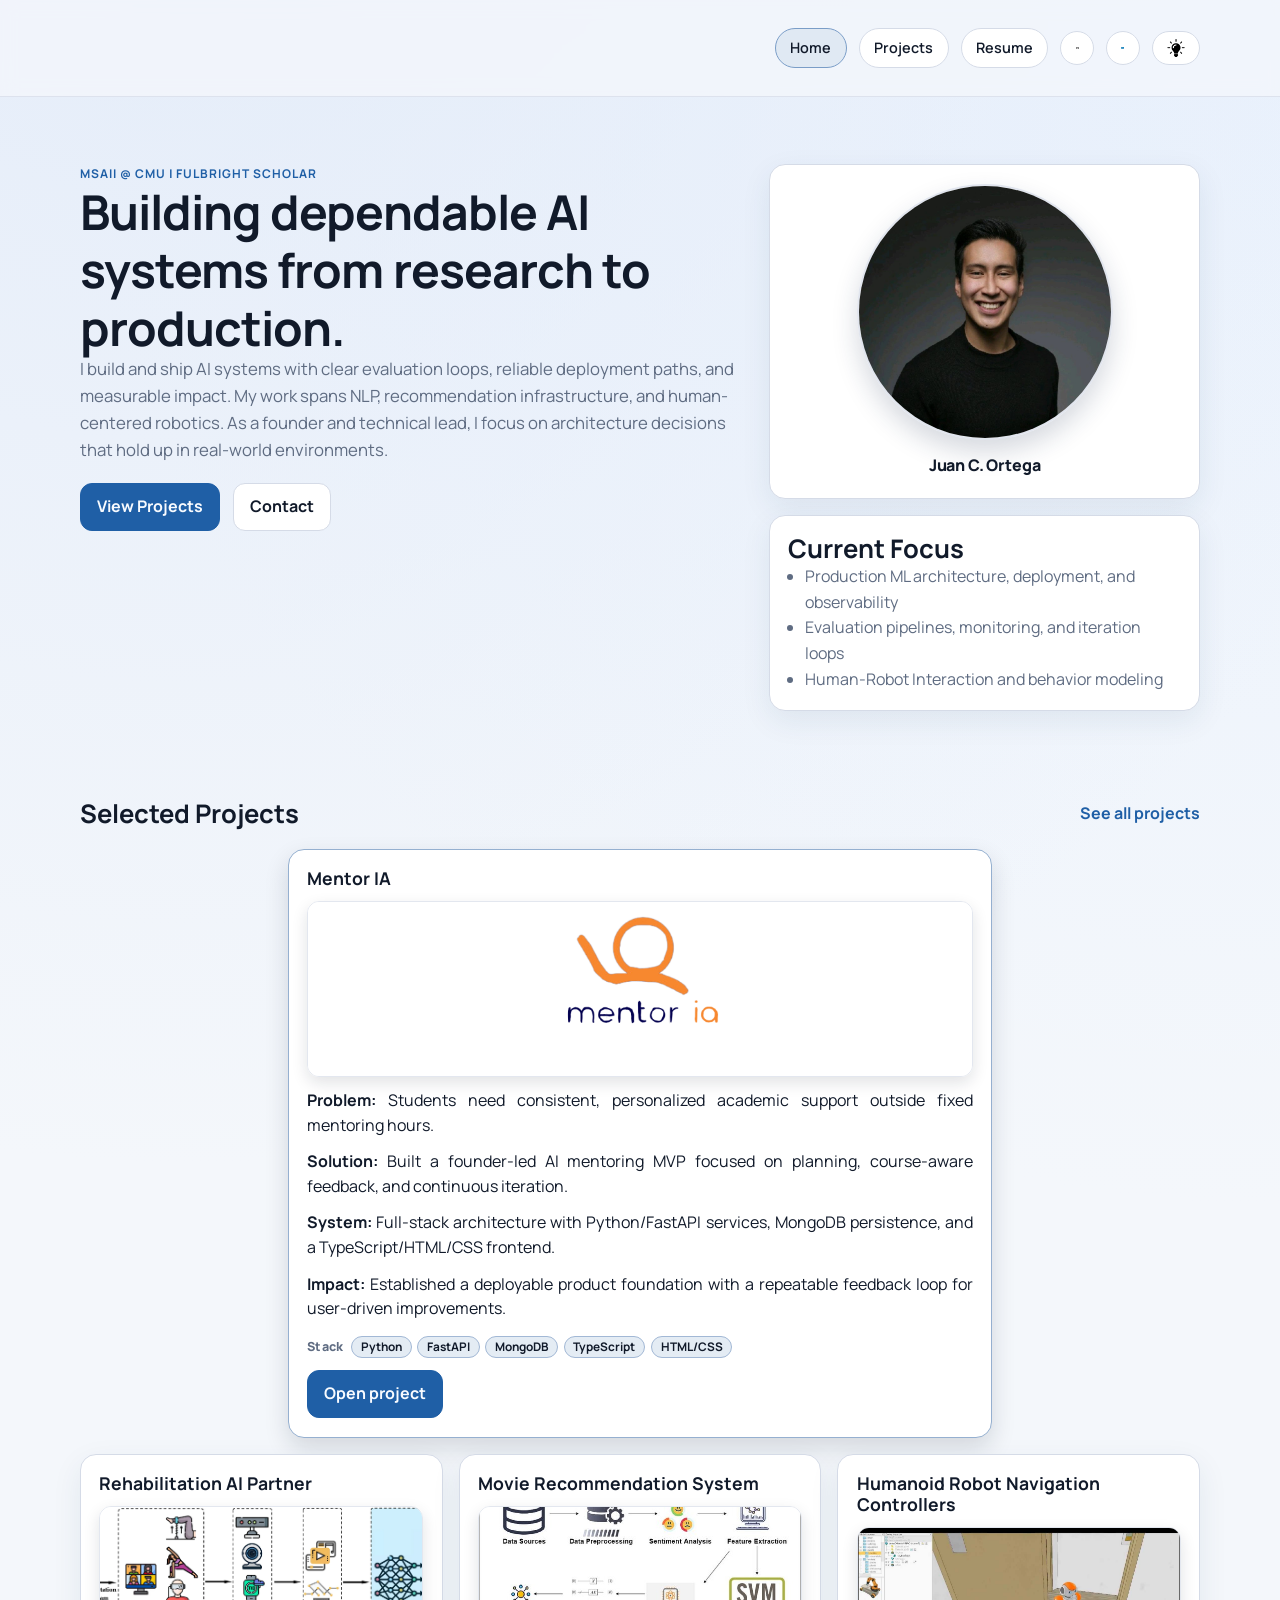
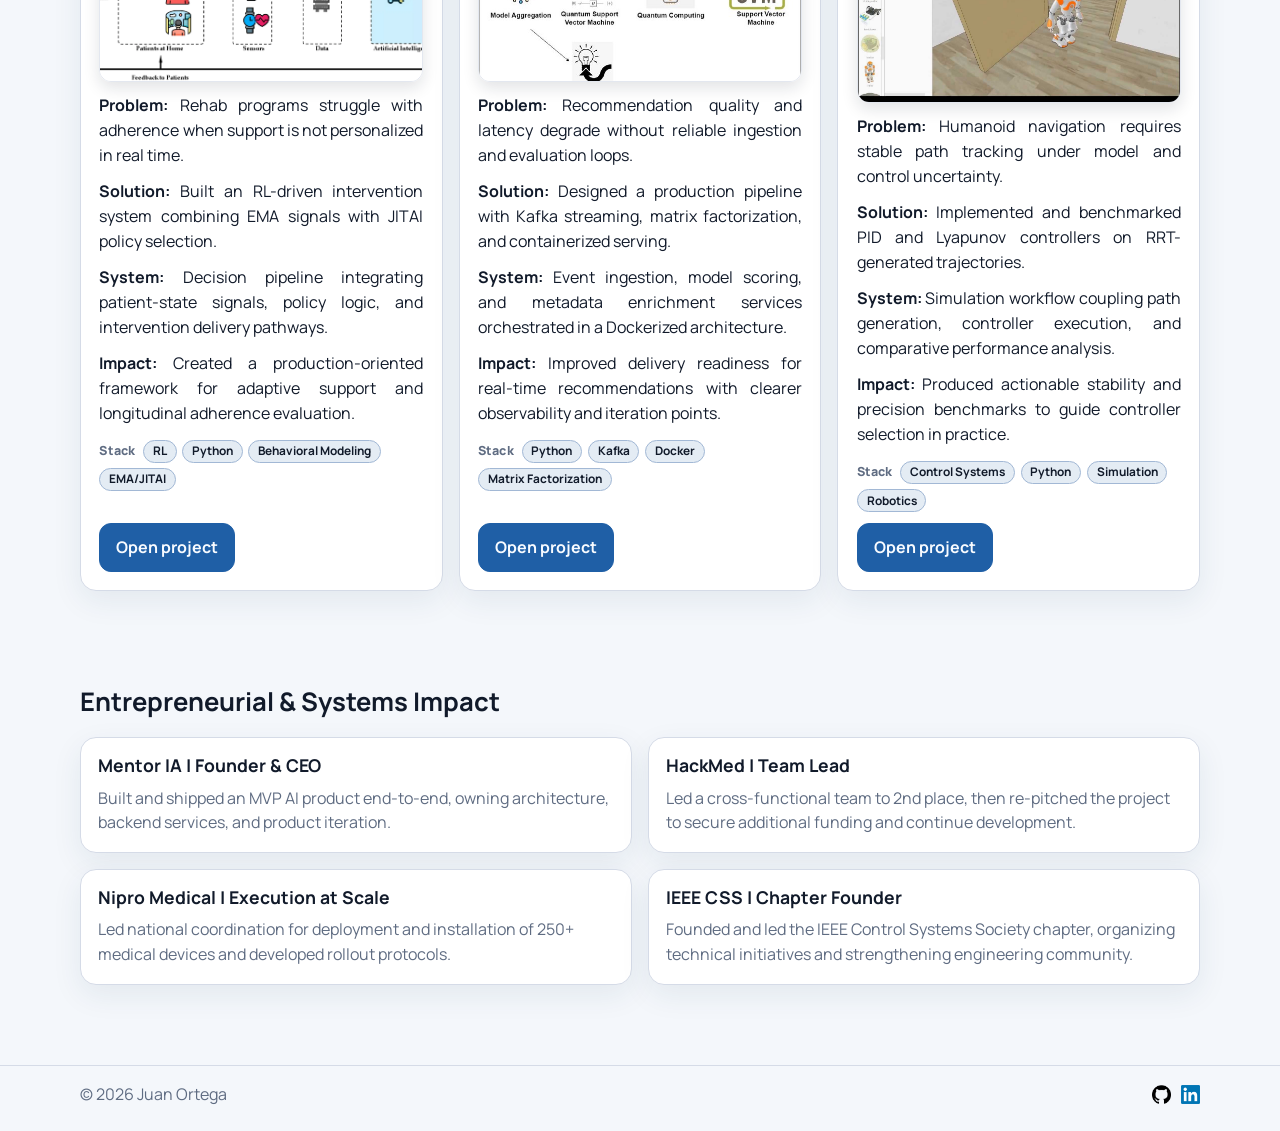
==== index.html @ f31879b3 "V2.51 fix bugs on web" ====
<!doctype html>
<html lang="en">
<head>
  <meta charset="utf-8" />
  <meta name="viewport" content="width=device-width, initial-scale=1" />
  <title>Juan Ortega | AI Engineer</title>
  <meta name="description" content="Portfolio of Juan Ortega, AI Engineer focused on ML systems, NLP, and robotics." />
  <link rel="stylesheet" href="assets/styles/base.css" />
  <link rel="stylesheet" href="assets/styles/components.css" />
  <link rel="stylesheet" href="assets/styles/pages.css" />
</head>
<body>
  <header class="site-header">
    <div class="container nav-row">
      <a class="brand" href="index.html" aria-label="Home">
        <span class="brand-home-logo" aria-hidden="true"></span>
      </a>
      <nav class="site-nav" aria-label="Main Navigation">
        <a href="index.html" aria-current="page">Home</a>
        <a href="projects.html">Projects</a>
        <a href="Resume.pdf" target="_blank" rel="noreferrer">Resume</a>
        <a class="icon-link" href="https://github.com/jcortega-projects" target="_blank" rel="noreferrer" aria-label="GitHub">
          <img class="github-icon" src="github_logo_dark.png" data-light-icon="github_logo_dark.png" data-dark-icon="github_logo_white.png" alt="GitHub" />
        </a>
        <a class="icon-link" href="https://linkedin.com/in/juan-ortega-quezada" target="_blank" rel="noreferrer" aria-label="LinkedIn">
          <img src="linkedIn_logo.png" alt="LinkedIn" />
        </a>
        <button id="theme-toggle" class="theme-toggle" type="button" aria-label="Toggle theme">
          <img src="night-mode.png" data-dark-icon="night-mode.png" data-light-icon="day-mode.png" alt="Dark mode" />
        </button>
      </nav>
    </div>
  </header>

  <main>
    <section class="hero container">
      <div>
        <p class="eyebrow">MSAII @ CMU | Fulbright Scholar</p>
        <h1>Building dependable AI systems from research to production.</h1>
        <p class="lead">
          I build and ship AI systems with clear evaluation loops, reliable deployment paths, and measurable impact.
          My work spans NLP, recommendation infrastructure, and human-centered robotics.
          As a founder and technical lead, I focus on architecture decisions that hold up in real-world environments.
        </p>
        <div class="button-row">
          <a class="button button-primary" href="projects.html">View Projects</a>
          <a class="button" href="mailto:jcortega@andrew.cmu.edu">Contact</a>
        </div>
      </div>
      <aside class="hero-side">
        <figure class="profile-card">
          <img
            class="profile-photo"
            src="assets/images/profile/profile.jpeg"
            alt="Portrait of Juan C. Ortega"
          />
          <figcaption class="profile-name">Juan C. Ortega</figcaption>
        </figure>
        <section class="panel">
          <h2>Current Focus</h2>
          <ul class="compact-list">
            <li>Production ML architecture, deployment, and observability</li>
            <li>Evaluation pipelines, monitoring, and iteration loops</li>
            <li>Human-Robot Interaction and behavior modeling</li>
          </ul>
        </section>
      </aside>
    </section>

    <section class="container section-block">
      <div class="section-title-row">
        <h2>Selected Projects</h2>
        <a class="text-link" href="projects.html">See all projects</a>
      </div>
      <div class="card-grid project-grid">
        <article class="card project-card project-card-featured">
          <h3>Mentor IA</h3>
          <img class="project-card__image" src="assets/images/projects/mentor-ia/project_overview.png" alt="Mentor IA overview" />
          <p class="project-copy"><strong>Problem:</strong> Students need consistent, personalized academic support outside fixed mentoring hours.</p>
          <p class="project-copy"><strong>Solution:</strong> Built a founder-led AI mentoring MVP focused on planning, course-aware feedback, and continuous iteration.</p>
          <p class="project-copy"><strong>System:</strong> Full-stack architecture with Python/FastAPI services, MongoDB persistence, and a TypeScript/HTML/CSS frontend.</p>
          <p class="project-copy"><strong>Impact:</strong> Established a deployable product foundation with a repeatable feedback loop for user-driven improvements.</p>
          <div class="stack-tags">
            <span class="stack-label">Stack</span>
            <span class="stack-pill">Python</span>
            <span class="stack-pill">FastAPI</span>
            <span class="stack-pill">MongoDB</span>
            <span class="stack-pill">TypeScript</span>
            <span class="stack-pill">HTML/CSS</span>
          </div>
          <a class="button button-primary" href="projects/mentor-ia/index.html">Open project</a>
        </article>
        <article class="card project-card">
          <h3>Rehabilitation AI Partner</h3>
          <img class="project-card__image" src="assets/images/projects/rehab-ai-partner/project_overview.png" alt="Rehabilitation AI Partner overview" />
          <p class="project-copy"><strong>Problem:</strong> Rehab programs struggle with adherence when support is not personalized in real time.</p>
          <p class="project-copy"><strong>Solution:</strong> Built an RL-driven intervention system combining EMA signals with JITAI policy selection.</p>
          <p class="project-copy"><strong>System:</strong> Decision pipeline integrating patient-state signals, policy logic, and intervention delivery pathways.</p>
          <p class="project-copy"><strong>Impact:</strong> Created a production-oriented framework for adaptive support and longitudinal adherence evaluation.</p>
          <div class="stack-tags">
            <span class="stack-label">Stack</span>
            <span class="stack-pill">RL</span>
            <span class="stack-pill">Python</span>
            <span class="stack-pill">Behavioral Modeling</span>
            <span class="stack-pill">EMA/JITAI</span>
          </div>
          <a class="button button-primary" href="projects/rehabilitation-ai-partner/index.html">Open project</a>
        </article>
        <article class="card project-card">
          <h3>Movie Recommendation System</h3>
          <img class="project-card__image" src="assets/images/projects/movie-recsys/project_overview.png" alt="Movie Recommendation System overview" />
          <p class="project-copy"><strong>Problem:</strong> Recommendation quality and latency degrade without reliable ingestion and evaluation loops.</p>
          <p class="project-copy"><strong>Solution:</strong> Designed a production pipeline with Kafka streaming, matrix factorization, and containerized serving.</p>
          <p class="project-copy"><strong>System:</strong> Event ingestion, model scoring, and metadata enrichment services orchestrated in a Dockerized architecture.</p>
          <p class="project-copy"><strong>Impact:</strong> Improved delivery readiness for real-time recommendations with clearer observability and iteration points.</p>
          <div class="stack-tags">
            <span class="stack-label">Stack</span>
            <span class="stack-pill">Python</span>
            <span class="stack-pill">Kafka</span>
            <span class="stack-pill">Docker</span>
            <span class="stack-pill">Matrix Factorization</span>
          </div>
          <a class="button button-primary" href="projects/movie-recommendation-system/index.html">Open project</a>
        </article>
        <article class="card project-card">
          <h3>Humanoid Robot Navigation Controllers</h3>
          <img class="project-card__image" src="assets/images/projects/humanoid-navigation/project_overview.png" alt="Humanoid Robot Navigation Controllers overview" />
          <p class="project-copy"><strong>Problem:</strong> Humanoid navigation requires stable path tracking under model and control uncertainty.</p>
          <p class="project-copy"><strong>Solution:</strong> Implemented and benchmarked PID and Lyapunov controllers on RRT-generated trajectories.</p>
          <p class="project-copy"><strong>System:</strong> Simulation workflow coupling path generation, controller execution, and comparative performance analysis.</p>
          <p class="project-copy"><strong>Impact:</strong> Produced actionable stability and precision benchmarks to guide controller selection in practice.</p>
          <div class="stack-tags">
            <span class="stack-label">Stack</span>
            <span class="stack-pill">Control Systems</span>
            <span class="stack-pill">Python</span>
            <span class="stack-pill">Simulation</span>
            <span class="stack-pill">Robotics</span>
          </div>
          <a class="button button-primary" href="projects/humanoid-robot-navigation-controllers/index.html">Open project</a>
        </article>
      </div>
    </section>

    <section class="container section-block">
      <div class="section-title-row">
        <h2>Entrepreneurial & Systems Impact</h2>
      </div>
      <div class="impact-grid">
        <article class="card impact-card">
          <h3>Mentor IA | Founder & CEO</h3>
          <p>Built and shipped an MVP AI product end-to-end, owning architecture, backend services, and product iteration.</p>
    
        </article>
        <article class="card impact-card">
          <h3>HackMed | Team Lead</h3>
          <p>Led a cross-functional team to 2nd place, then re-pitched the project to secure additional funding and continue development.</p>
        </article>
        <article class="card impact-card">
          <h3>Nipro Medical | Execution at Scale</h3>
          <p>Led national coordination for deployment and installation of 250+ medical devices and developed rollout protocols.</p>
        </article>
        <article class="card impact-card">
          <h3>IEEE CSS | Chapter Founder</h3>
          <p>Founded and led the IEEE Control Systems Society chapter, organizing technical initiatives and strengthening engineering community.</p>
        </article>
      </div>
    </section>
  </main>

  <footer class="site-footer">
    <div class="container footer-row">
      <span>© <span id="year"></span> Juan Ortega</span>
      <div class="footer-social">
      <a class="footer-github" href="https://github.com/jcortega-projects" target="_blank" rel="noreferrer" aria-label="GitHub">
        <img class="github-icon" src="github_logo_dark.png" data-light-icon="github_logo_dark.png" data-dark-icon="github_logo_white.png" alt="GitHub" />
      </a>
      <a class="footer-linkedin" href="https://linkedin.com/in/juan-ortega-quezada" target="_blank" rel="noreferrer" aria-label="LinkedIn">
        <img src="linkedIn_logo.png" alt="LinkedIn" />
      </a>
    </div>
    </div>
  </footer>

  <script src="assets/scripts/theme.js"></script>
</body>
</html>
---- assets/styles/base.css ----
@import url("https://fonts.googleapis.com/css2?family=Manrope:wght@400;500;600;700;800&family=IBM+Plex+Mono:wght@400;500&display=swap");

:root {
  --bg: #f4f7fb;
  --bg-accent: radial-gradient(circle at 15% -10%, #e2ebf9 0%, transparent 45%),
    radial-gradient(circle at 100% 0%, #eaf2fd 0%, transparent 40%);
  --surface: #ffffff;
  --surface-muted: #f1f4f9;
  --text: #111a2a;
  --muted: #5f6c82;
  --border: #d5dbe7;
  --accent: #1f5fa6;
  --accent-strong: #114782;
  --success: #1f7a5b;
  --shadow: 0 10px 30px rgba(31, 58, 94, 0.08);
}

[data-theme="dark"] {
  --bg: #0b1220;
  --bg-accent: radial-gradient(circle at 15% -10%, #19243a 0%, transparent 45%),
    radial-gradient(circle at 100% 0%, #15253f 0%, transparent 40%);
  --surface: #111b2e;
  --surface-muted: #17243d;
  --text: #e8edf7;
  --muted: #afbdd4;
  --border: #2a3b5a;
  --accent: #74a8e8;
  --accent-strong: #9dc3f0;
  --success: #58b18f;
  --shadow: 0 14px 35px rgba(0, 0, 0, 0.3);
}

* {
  box-sizing: border-box;
}

html,
body {
  margin: 0;
  padding: 0;
}

body {
  font-family: "Manrope", -apple-system, BlinkMacSystemFont, "Segoe UI", sans-serif;
  color: var(--text);
  background: var(--bg-accent), var(--bg);
  line-height: 1.6;
}

h1,
h2,
h3 {
  line-height: 1.2;
  margin: 0;
}

h1 {
  font-size: clamp(2rem, 4vw, 3rem);
  letter-spacing: -0.02em;
}

h2 {
  font-size: clamp(1.2rem, 2.5vw, 1.6rem);
}

h3 {
  font-size: 1.1rem;
}

p {
  margin: 0;
}

img {
  max-width: 100%;
  height: auto;
  display: block;
}

a {
  color: var(--accent);
  text-decoration: none;
}

a:hover {
  color: var(--accent-strong);
}

.container {
  width: min(1120px, 92vw);
  margin: 0 auto;
}

.section-block {
  padding: 3rem 0;
}

.lead {
  max-width: 70ch;
  color: var(--muted);
  font-size: 1.05rem;
}

.spaced {
  margin-top: 1.2rem;
}
---- assets/styles/components.css ----
.site-header {
  position: sticky;
  top: 0;
  z-index: 20;
  background: color-mix(in srgb, var(--bg) 78%, transparent);
  backdrop-filter: blur(8px);
  border-bottom: 1px solid color-mix(in srgb, var(--border) 70%, transparent);
}

.nav-row {
  display: flex;
  align-items: center;
  justify-content: space-between;
  gap: 1rem;
  padding: 1rem 0;
}

.brand {
  display: inline-flex;
  align-items: center;
  gap: 0;
  font-weight: 800;
  color: var(--text);
  letter-spacing: -0.01em;
}

.brand-logo {
  position: absolute;
  inset: 0;
  width: 100%;
  height: 100%;
  object-fit: contain;
}

.brand-home-logo {
  width: clamp(10rem, 20vw, 13rem);
  height: clamp(4rem, 10vw, 4rem);
  position: relative;
  display: inline-block;
}

.logo-dark {
  display: none;
}

[data-theme="dark"] .logo-light {
  display: none;
}

[data-theme="dark"] .logo-dark {
  display: block;
}

.site-nav {
  display: flex;
  align-items: center;
  gap: 0.75rem;
  flex-wrap: wrap;
}

.site-nav a,
.theme-toggle {
  border: 1px solid var(--border);
  background: var(--surface);
  color: var(--text);
  border-radius: 999px;
  padding: 0.48rem 0.9rem;
  font-size: 0.9rem;
  font-weight: 600;
}

.site-nav a[aria-current="page"] {
  background: color-mix(in srgb, var(--accent) 14%, var(--surface));
  border-color: color-mix(in srgb, var(--accent) 50%, var(--border));
}

.icon-link {
  display: inline-flex;
  align-items: center;
  justify-content: center;
  width: 2.1rem;
  height: 2.1rem;
  padding: 0;
}

.icon-link img {
  width: 1.1rem;
  height: 1.1rem;
  object-fit: contain;
}

.theme-toggle img {
  width: 1.1rem;
  height: 1.1rem;
  object-fit: contain;
  display: block;
}


.theme-toggle {
  cursor: pointer;
  transition: transform 120ms ease;
}

.theme-toggle:hover,
.button:hover,
.card:hover {
  transform: translateY(-2px);
}

.hero {
  padding: 4.2rem 0 2.5rem;
  display: grid;
  grid-template-columns: 1.4fr 0.9fr;
  gap: 1.2rem;
}

.hero-side {
  display: grid;
  gap: 1rem;
  align-content: start;
}

.profile-card {
  display: flex;
  flex-direction: column;
  align-items: center;
  justify-content: center;
  margin: 0;
  padding: 1.2rem;
  border: 1px solid var(--border);
  background: var(--surface);
  border-radius: 1rem;
  box-shadow: var(--shadow);
}

.profile-photo {
  width: min(16rem, 58vw);
  aspect-ratio: 1 / 1;
  border-radius: 999px;
  object-fit: cover;
  object-position: center;
  border: 2px solid color-mix(in srgb, var(--border) 70%, transparent);
  box-shadow: 0 12px 26px rgba(25, 45, 75, 0.18);
}

.profile-name {
  margin-top: 0.8rem;
  font-weight: 800;
  letter-spacing: -0.01em;
}

.eyebrow {
  text-transform: uppercase;
  letter-spacing: 0.08em;
  font-size: 0.75rem;
  font-weight: 700;
  color: var(--accent);
}

.button-row {
  display: flex;
  gap: 0.8rem;
  margin-top: 1.2rem;
  flex-wrap: wrap;
}

.button {
  padding: 0.65rem 1rem;
  border: 1px solid var(--border);
  border-radius: 0.75rem;
  background: var(--surface);
  color: var(--text);
  font-weight: 700;
  transition: transform 120ms ease, background-color 120ms ease;
}

.button-primary {
  background: var(--accent);
  border-color: var(--accent);
  color: #f8fbff;
}

.button-primary:hover {
  background: var(--accent-strong);
  color: #f8fbff;
}

.panel,
.card,
.code-panel {
  border: 1px solid var(--border);
  background: var(--surface);
  border-radius: 1rem;
  padding: 1.1rem;
  box-shadow: var(--shadow);
}

.section-title-row {
  display: flex;
  align-items: center;
  justify-content: space-between;
  gap: 1rem;
  margin-bottom: 1.2rem;
}

.card-grid {
  display: grid;
  grid-template-columns: repeat(3, minmax(0, 1fr));
  gap: 1rem;
}

.card {
  display: grid;
  gap: 0.7rem;
  transition: transform 120ms ease;
}

.project-grid {
  grid-template-columns: repeat(3, minmax(0, 1fr));
  align-items: stretch;
}

.project-card-featured {
  grid-column: 1 / -1;
  width: min(44rem, 100%);
  justify-self: center;
  border-color: color-mix(in srgb, var(--accent) 35%, var(--border));
  box-shadow: 0 10px 24px color-mix(in srgb, var(--text) 14%, transparent);
}

.project-card {
  display: flex;
  flex-direction: column;
  gap: 0.72rem;
  height: 100%;
  padding: 1.15rem;
}

.project-card__image,
.project-thumb {
  width: 100%;
  height: clamp(8.75rem, 18vw, 11rem);
  object-fit: cover;
  border-radius: 0.75rem;
  border: 1px solid color-mix(in srgb, var(--border) 65%, transparent);
  box-shadow: 0 6px 16px color-mix(in srgb, var(--text) 12%, transparent);
}

.project-copy {
  text-align: justify;
  text-justify: inter-word;
  line-height: 1.55;
  margin: 0;
}

.project-card .button {
  margin-top: auto;
  align-self: flex-start;
  min-width: 8rem;
}

.project-card .button-row {
  margin-top: auto;
}

.project-list-grid {
  grid-template-columns: repeat(auto-fit, minmax(250px, 1fr));
  align-items: stretch;
}

.project-hero {
  margin: 1rem 0 1.2rem;
  border: 1px solid color-mix(in srgb, var(--border) 72%, transparent);
  background: var(--surface);
  border-radius: 0.9rem;
  padding: 0.45rem;
  box-shadow: 0 8px 20px color-mix(in srgb, var(--text) 10%, transparent);
}

.project-hero img {
  width: 100%;
  max-width: 100%;
  height: auto;
  max-height: 480px;
  object-fit: contain;
  margin: 0 auto;
  border-radius: 0.65rem;
}

.impact-grid {
  display: grid;
  grid-template-columns: repeat(2, minmax(0, 1fr));
  gap: 1rem;
}

.impact-card {
  display: grid;
  gap: 0.6rem;
  padding: 1.05rem;
}

.impact-card p {
  color: var(--muted);
  line-height: 1.55;
}

.compact-list {
  margin: 0;
  padding-left: 1.1rem;
  color: var(--muted);
}

.text-link {
  color: var(--accent);
  font-weight: 700;
}

.stack-tags {
  display: flex;
  flex-wrap: wrap;
  align-items: center;
  gap: 0.35rem;
  margin-top: 0.2rem;
}

.stack-label {
  color: var(--muted);
  font-size: 0.78rem;
  font-weight: 800;
  letter-spacing: 0.01em;
  margin-right: 0.15rem;
}

.stack-pill {
  display: inline-flex;
  align-items: center;
  padding: 0.2rem 0.55rem;
  border-radius: 999px;
  border: 1px solid color-mix(in srgb, var(--accent) 28%, var(--border));
  background: color-mix(in srgb, var(--accent) 12%, var(--surface));
  color: var(--text);
  font-size: 0.74rem;
  font-weight: 700;
  line-height: 1.2;
}

.site-footer {
  border-top: 1px solid var(--border);
  margin-top: 2rem;
}

.footer-row {
  padding: 1rem 0 1.5rem;
  color: var(--muted);
  display: flex;
  justify-content: space-between;
  gap: 1rem;
  flex-wrap: wrap;
}

.footer-social {
  display: inline-flex;
  align-items: center;
  gap: 0.6rem;
}

.footer-social a {
  display: inline-flex;
  align-items: center;
  justify-content: center;
  width: 1.2rem;
  height: 1.2rem;
}

.footer-social img {
  width: 100%;
  height: 100%;
  object-fit: contain;
}

@media (max-width: 900px) {
  .hero {
    grid-template-columns: 1fr;
    padding-top: 3rem;
  }

  .hero-side {
    justify-items: start;
  }

  .profile-card {
    width: 100%;
    justify-content: flex-start;
  }

  .card-grid {
    grid-template-columns: 1fr 1fr;
  }

  .impact-grid {
    grid-template-columns: 1fr;
  }

  .project-list-grid {
    grid-template-columns: 1fr 1fr;
  }
}

@media (max-width: 640px) {
  .nav-row {
    align-items: flex-start;
  }

  .profile-photo {
    width: min(12rem, 62vw);
  }

  .card-grid {
    grid-template-columns: 1fr;
  }

  .project-list-grid {
    grid-template-columns: 1fr;
  }
}
---- assets/styles/pages.css ----
.code-panel pre {
  margin: 0;
  font-family: "IBM Plex Mono", ui-monospace, SFMono-Regular, Menlo, Consolas, monospace;
  font-size: 0.88rem;
  line-height: 1.55;
  white-space: pre-wrap;
  word-break: break-word;
  color: color-mix(in srgb, var(--text) 90%, #8fb4f7);
  background: var(--surface-muted);
  padding: 1rem;
  border-radius: 0.8rem;
  border: 1px solid color-mix(in srgb, var(--border) 80%, transparent);
}

.code-keyword {
  color: #c63d64;
  font-weight: 700;
}

.code-func {
  color: #2d76c5;
}

.code-string {
  color: #2e8e59;
}

[data-theme="dark"] .code-keyword {
  color: #f08aa3;
}

[data-theme="dark"] .code-func {
  color: #86b8f2;
}

[data-theme="dark"] .code-string {
  color: #82d9a5;
}
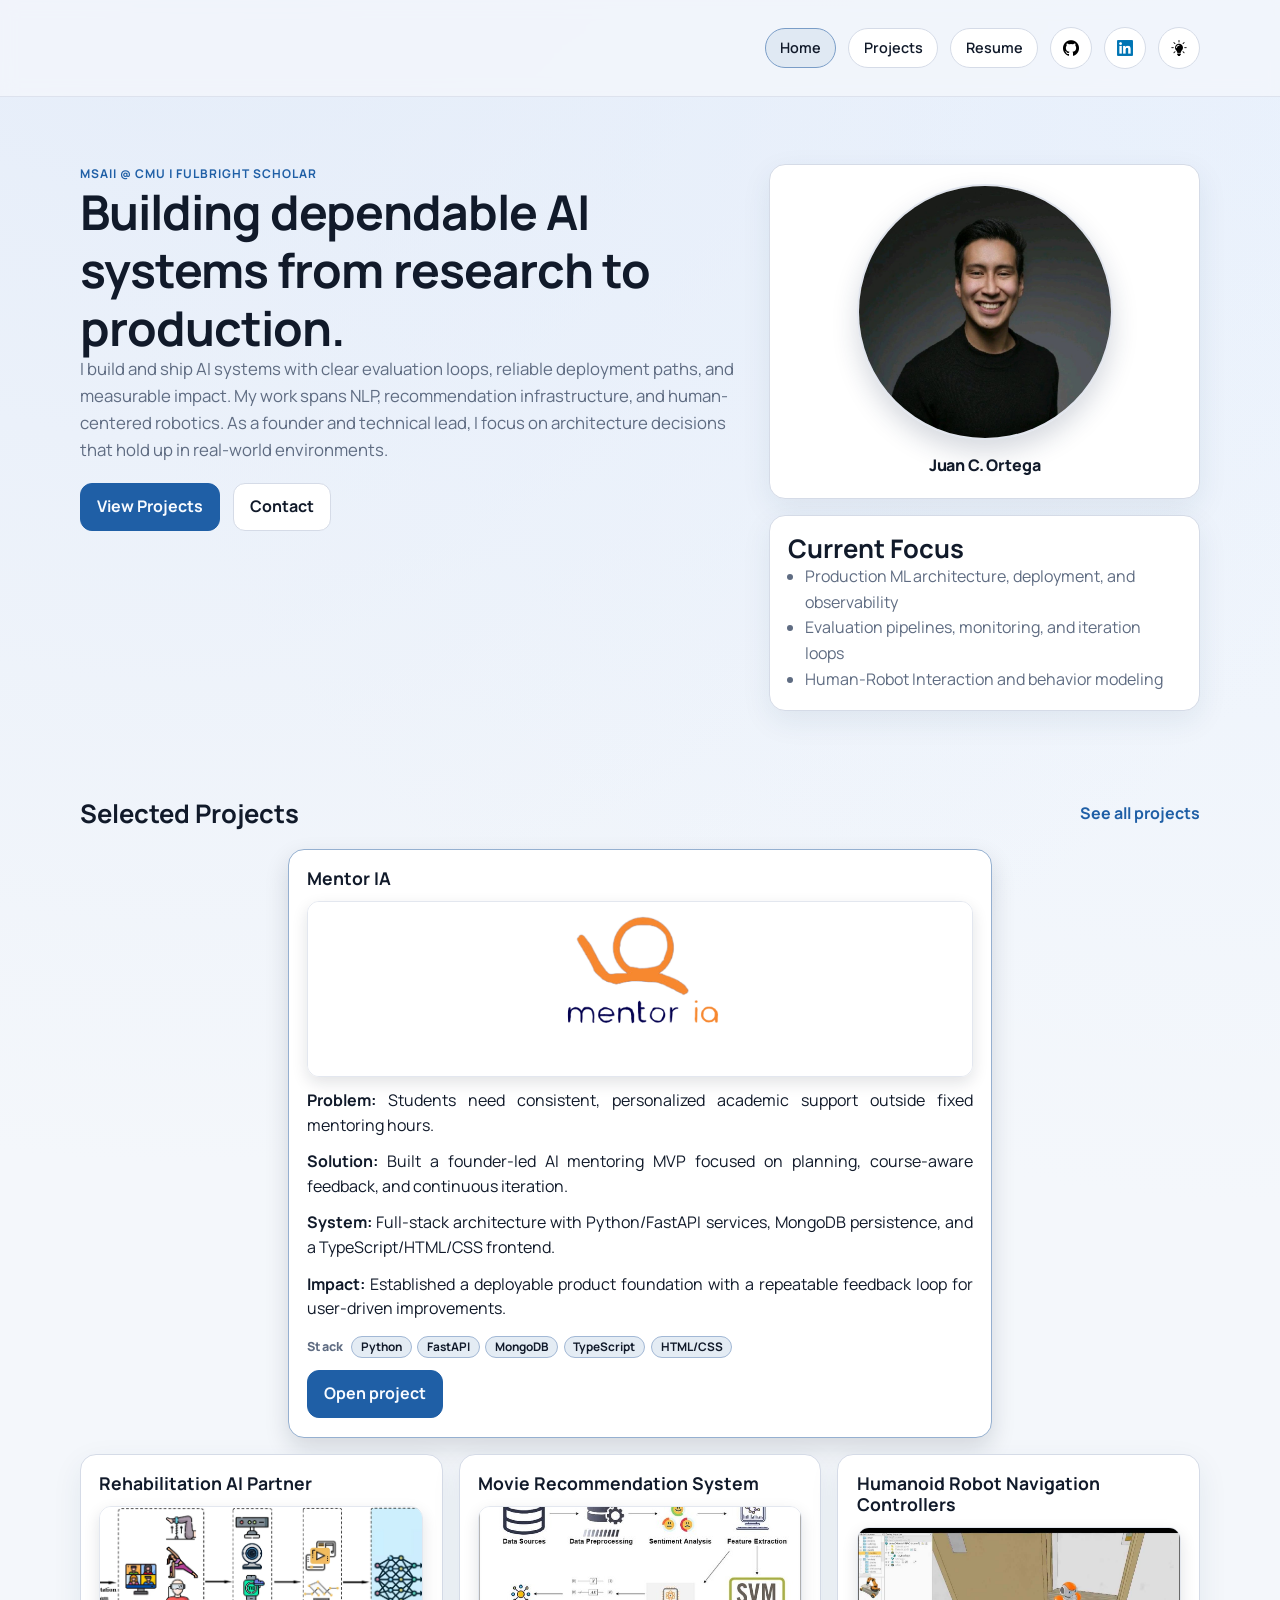
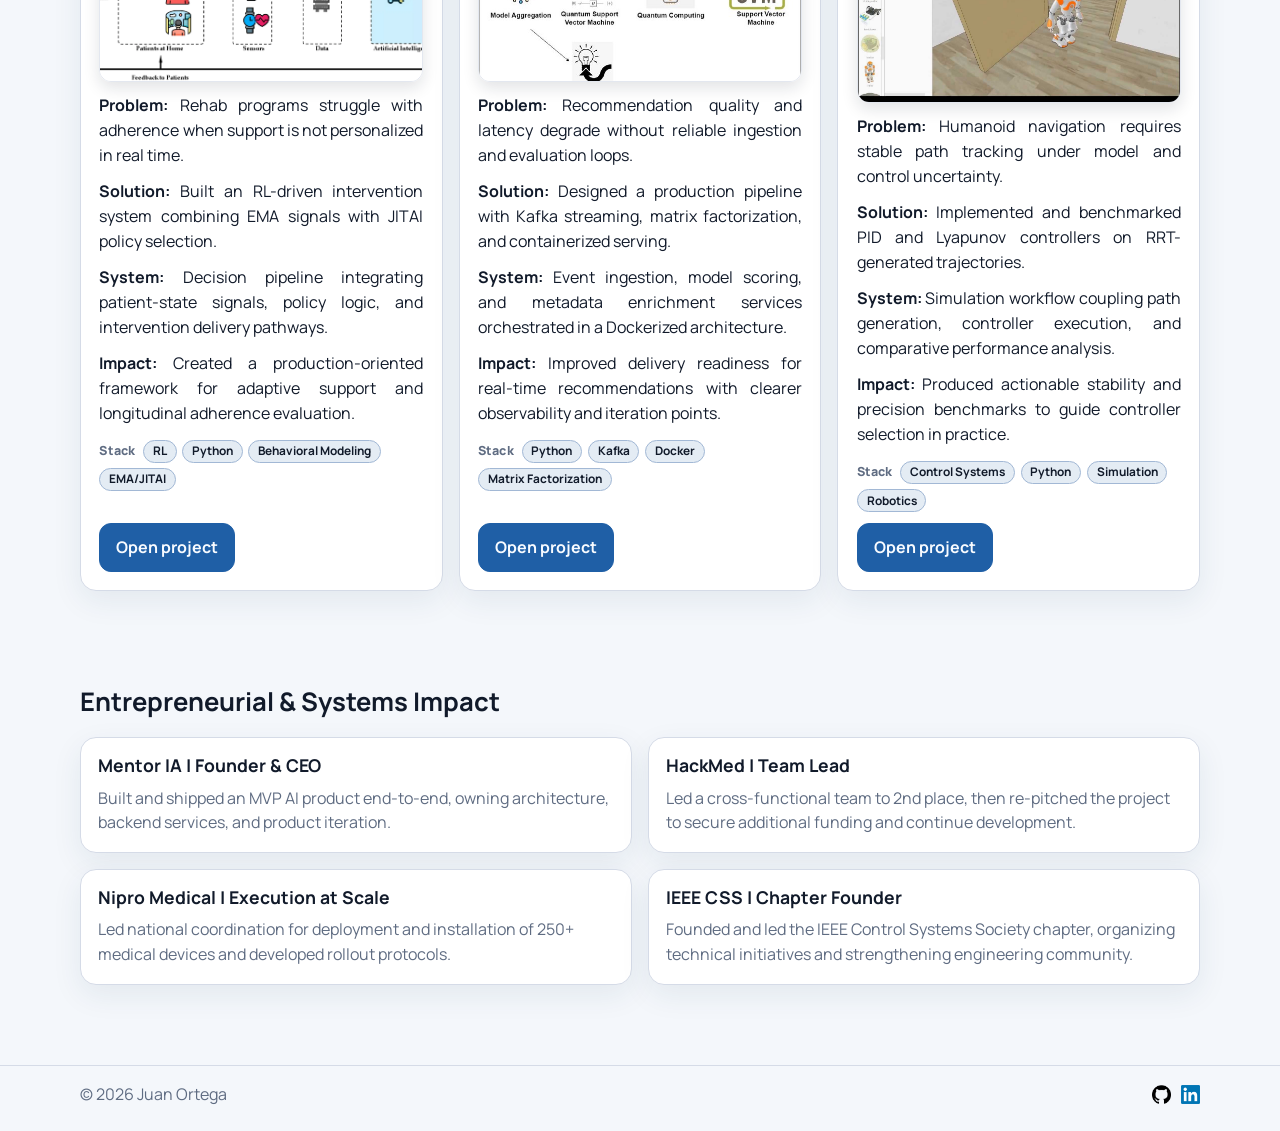
==== commit a5f63d0d: "v2.55 fix bugs in images in navbar" ====
--- a/index.html
+++ b/index.html
@@ -19,13 +19,13 @@
         <a href="index.html" aria-current="page">Home</a>
         <a href="projects.html">Projects</a>
         <a href="Resume.pdf" target="_blank" rel="noreferrer">Resume</a>
-        <a class="icon-link" href="https://github.com/jcortega-projects" target="_blank" rel="noreferrer" aria-label="GitHub">
+        <a class="icon-link nav-icon-button" href="https://github.com/jcortega-projects" target="_blank" rel="noreferrer" aria-label="GitHub">
           <img class="github-icon" src="github_logo_dark.png" data-light-icon="github_logo_dark.png" data-dark-icon="github_logo_white.png" alt="GitHub" />
         </a>
-        <a class="icon-link" href="https://linkedin.com/in/juan-ortega-quezada" target="_blank" rel="noreferrer" aria-label="LinkedIn">
+        <a class="icon-link nav-icon-button" href="https://linkedin.com/in/juan-ortega-quezada" target="_blank" rel="noreferrer" aria-label="LinkedIn">
           <img src="linkedIn_logo.png" alt="LinkedIn" />
         </a>
-        <button id="theme-toggle" class="theme-toggle" type="button" aria-label="Toggle theme">
+        <button id="theme-toggle" class="theme-toggle nav-icon-button" type="button" aria-label="Toggle theme">
           <img src="night-mode.png" data-dark-icon="night-mode.png" data-light-icon="day-mode.png" alt="Dark mode" />
         </button>
       </nav>
--- a/assets/styles/components.css
+++ b/assets/styles/components.css
@@ -74,24 +74,29 @@
   border-color: color-mix(in srgb, var(--accent) 50%, var(--border));
 }
 
-.icon-link {
+.site-nav a.nav-icon-button,
+.site-nav .theme-toggle.nav-icon-button {
+  width: 42px;
+  height: 42px;
+  flex: 0 0 42px;
+  padding: 0;
+  border-radius: 50%;
+}
+
+.nav-icon-button {
   display: inline-flex;
   align-items: center;
   justify-content: center;
-  width: 2.1rem;
-  height: 2.1rem;
+  width: 42px;
+  height: 42px;
+  flex: 0 0 42px;
+  border-radius: 50%;
   padding: 0;
 }
 
-.icon-link img {
-  width: 1.1rem;
-  height: 1.1rem;
-  object-fit: contain;
-}
-
-.theme-toggle img {
-  width: 1.1rem;
-  height: 1.1rem;
+.nav-icon-button img {
+  width: 16px;
+  height: 16px;
   object-fit: contain;
   display: block;
 }
@@ -269,6 +274,38 @@
   align-items: stretch;
 }
 
+.project-list-grid .project-card {
+  display: flex;
+  flex-direction: column;
+  height: 100%;
+}
+
+.project-list-grid .project-card__body {
+  display: flex;
+  flex-direction: column;
+  gap: 0.72rem;
+  flex: 1 1 auto;
+}
+
+.project-list-grid .project-card__actions {
+  margin-top: auto;
+  display: flex;
+  gap: 0.75rem;
+  flex-wrap: wrap;
+  padding-top: 0.4rem;
+}
+
+.project-list-grid .project-card__actions .button {
+  margin-top: 0;
+}
+
+.project-list-grid .project-card__image {
+  width: 100%;
+  height: 160px;
+  object-fit: cover;
+  border-radius: 12px;
+}
+
 .project-hero {
   margin: 1rem 0 1.2rem;
   border: 1px solid color-mix(in srgb, var(--border) 72%, transparent);
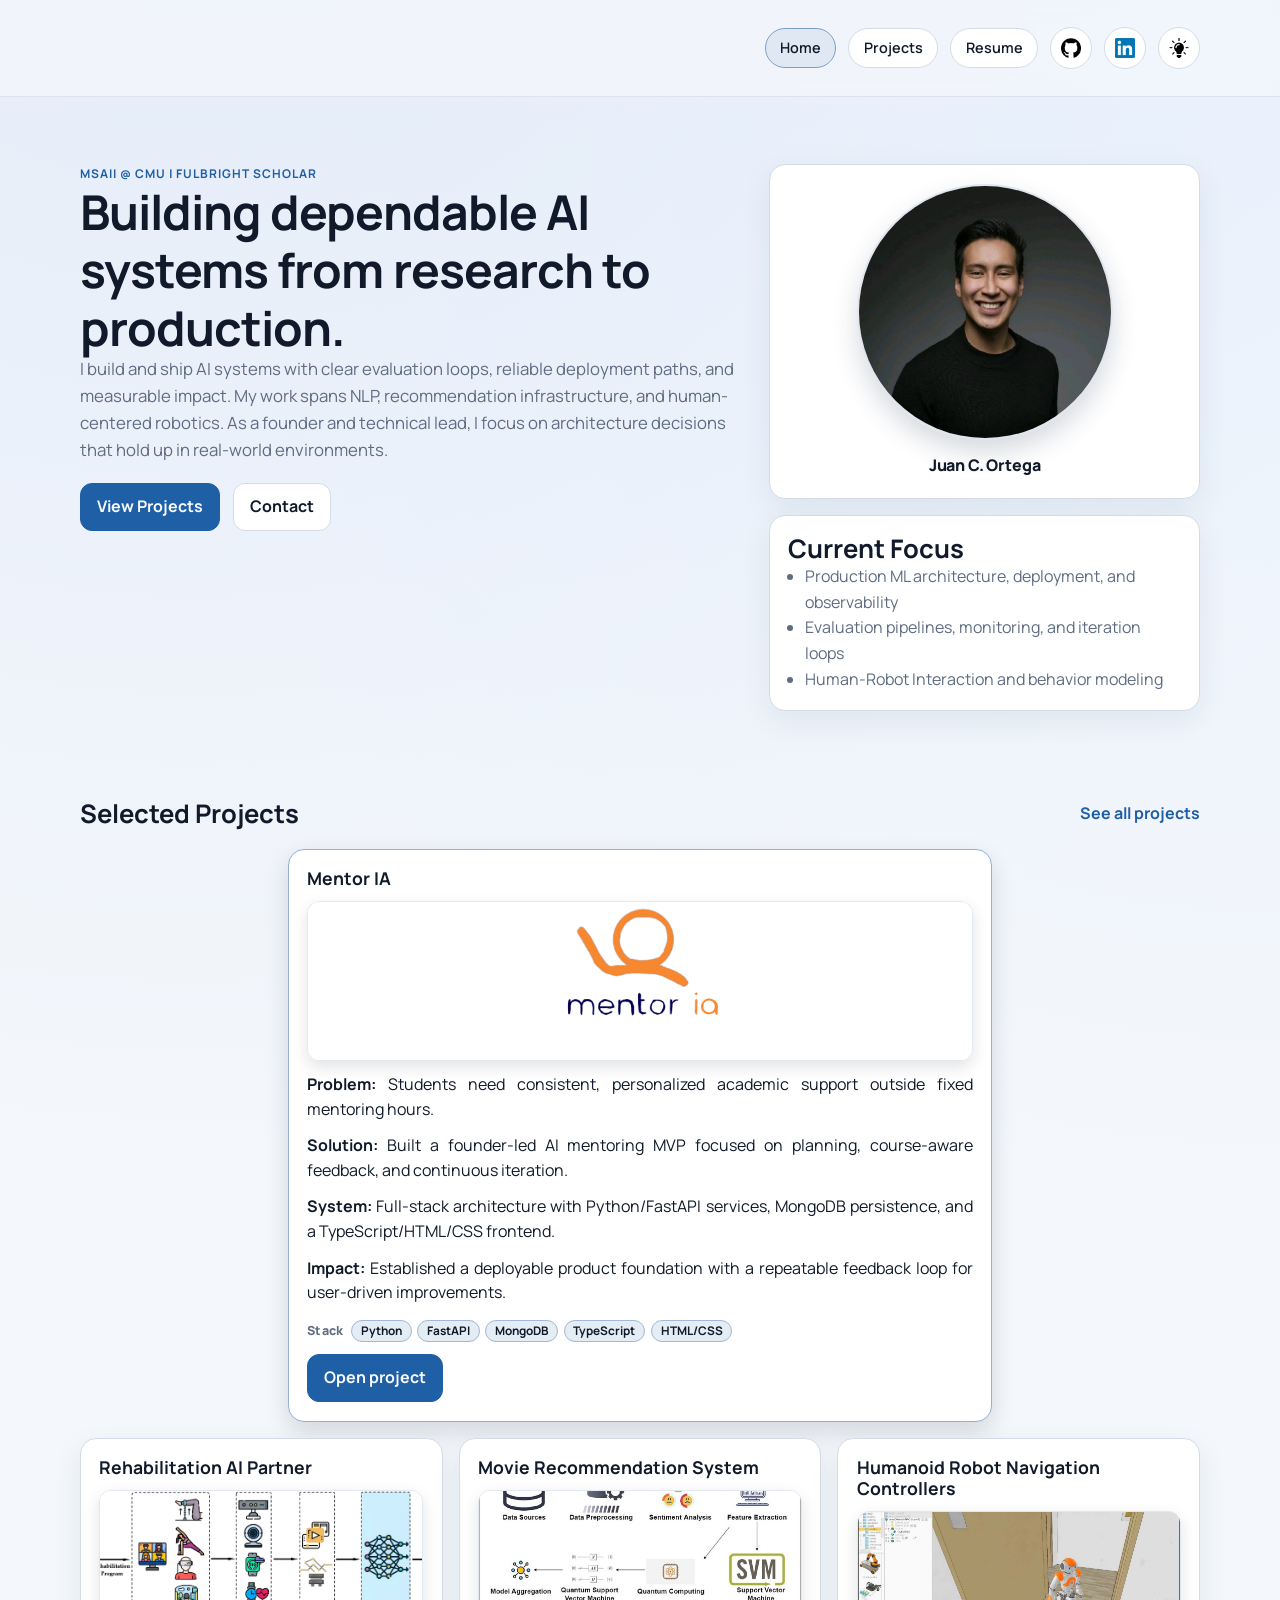
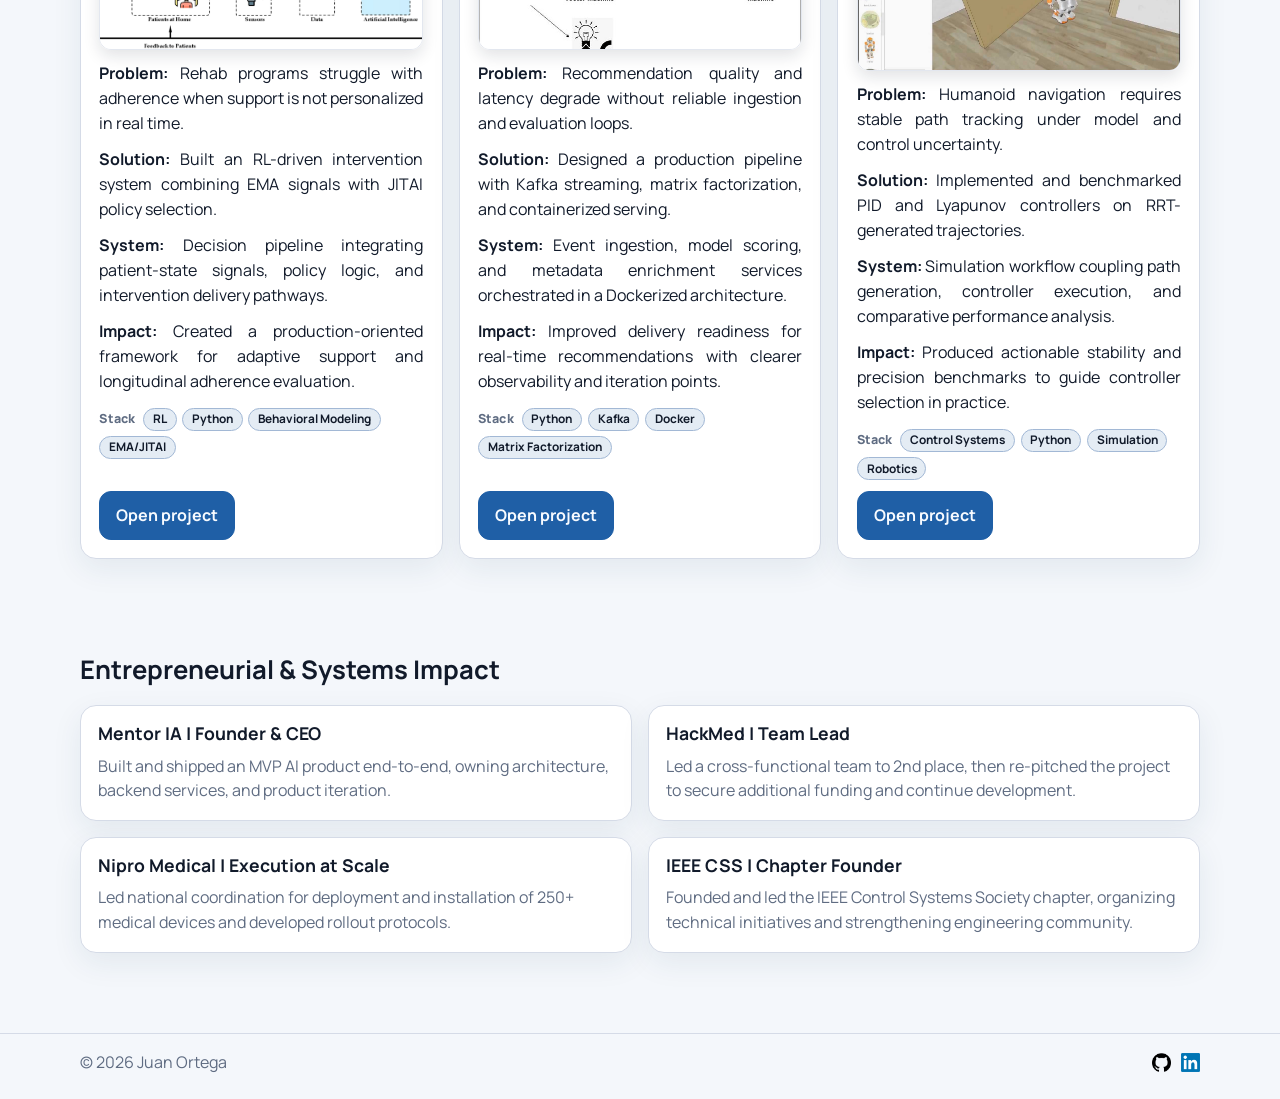
==== commit af285209: "v2.6 bugs fixed - projects content is missing" ====
--- a/index.html
+++ b/index.html
@@ -20,13 +20,13 @@
         <a href="projects.html">Projects</a>
         <a href="Resume.pdf" target="_blank" rel="noreferrer">Resume</a>
         <a class="icon-link nav-icon-button" href="https://github.com/jcortega-projects" target="_blank" rel="noreferrer" aria-label="GitHub">
-          <img class="github-icon" src="github_logo_dark.png" data-light-icon="github_logo_dark.png" data-dark-icon="github_logo_white.png" alt="GitHub" />
+          <img class="github-icon nav-icon" src="assets/images/icons/github_logo_dark.png" data-light-icon="assets/images/icons/github_logo_dark.png" data-dark-icon="assets/images/icons/github_logo_white.png" alt="GitHub" />
         </a>
         <a class="icon-link nav-icon-button" href="https://linkedin.com/in/juan-ortega-quezada" target="_blank" rel="noreferrer" aria-label="LinkedIn">
-          <img src="linkedIn_logo.png" alt="LinkedIn" />
+          <img class="nav-icon linkedin-icon" src="assets/images/icons/linkedIn_logo.png" alt="LinkedIn" />
         </a>
         <button id="theme-toggle" class="theme-toggle nav-icon-button" type="button" aria-label="Toggle theme">
-          <img src="night-mode.png" data-dark-icon="night-mode.png" data-light-icon="day-mode.png" alt="Dark mode" />
+          <img class="nav-icon" src="assets/images/icons/night-mode.png" data-dark-icon="assets/images/icons/night-mode.png" data-light-icon="assets/images/icons/day-mode.png" alt="Dark mode" />
         </button>
       </nav>
     </div>
@@ -172,10 +172,10 @@
       <span>© <span id="year"></span> Juan Ortega</span>
       <div class="footer-social">
       <a class="footer-github" href="https://github.com/jcortega-projects" target="_blank" rel="noreferrer" aria-label="GitHub">
-        <img class="github-icon" src="github_logo_dark.png" data-light-icon="github_logo_dark.png" data-dark-icon="github_logo_white.png" alt="GitHub" />
+        <img class="github-icon nav-icon" src="assets/images/icons/github_logo_dark.png" data-light-icon="assets/images/icons/github_logo_dark.png" data-dark-icon="assets/images/icons/github_logo_white.png" alt="GitHub" />
       </a>
       <a class="footer-linkedin" href="https://linkedin.com/in/juan-ortega-quezada" target="_blank" rel="noreferrer" aria-label="LinkedIn">
-        <img src="linkedIn_logo.png" alt="LinkedIn" />
+        <img class="nav-icon linkedin-icon" src="assets/images/icons/linkedIn_logo.png" alt="LinkedIn" />
       </a>
     </div>
     </div>
--- a/assets/styles/base.css
+++ b/assets/styles/base.css
@@ -13,6 +13,10 @@
   --accent-strong: #114782;
   --success: #1f7a5b;
   --shadow: 0 10px 30px rgba(31, 58, 94, 0.08);
+  --nav-icon-button-size: 42px;
+  --nav-icon-size: 20px;
+  --project-thumb-height: 160px;
+  --project-hero-max-height: 400px;
 }
 
 [data-theme="dark"] {
--- a/assets/styles/components.css
+++ b/assets/styles/components.css
@@ -74,29 +74,21 @@
   border-color: color-mix(in srgb, var(--accent) 50%, var(--border));
 }
 
-.site-nav a.nav-icon-button,
-.site-nav .theme-toggle.nav-icon-button {
-  width: 42px;
-  height: 42px;
-  flex: 0 0 42px;
+.site-nav .nav-icon-button {
+  width: var(--nav-icon-button-size);
+  height: var(--nav-icon-button-size);
+  flex: 0 0 var(--nav-icon-button-size);
+  display: inline-flex;
+  align-items: center;
+  justify-content: center;
   padding: 0;
-  border-radius: 50%;
-}
-
-.nav-icon-button {
-  display: inline-flex;
-  align-items: center;
-  justify-content: center;
-  width: 42px;
-  height: 42px;
-  flex: 0 0 42px;
-  border-radius: 50%;
-  padding: 0;
-}
-
-.nav-icon-button img {
-  width: 16px;
-  height: 16px;
+  border-radius: 999px;
+  line-height: 0;
+}
+
+.site-nav .nav-icon-button .nav-icon {
+  width: var(--nav-icon-size);
+  height: var(--nav-icon-size);
   object-fit: contain;
   display: block;
 }
@@ -245,7 +237,7 @@
 .project-card__image,
 .project-thumb {
   width: 100%;
-  height: clamp(8.75rem, 18vw, 11rem);
+  height: var(--project-thumb-height);
   object-fit: cover;
   border-radius: 0.75rem;
   border: 1px solid color-mix(in srgb, var(--border) 65%, transparent);
@@ -283,7 +275,7 @@
 .project-list-grid .project-card__body {
   display: flex;
   flex-direction: column;
-  gap: 0.72rem;
+  gap: 0.8rem;
   flex: 1 1 auto;
 }
 
@@ -299,11 +291,13 @@
   margin-top: 0;
 }
 
-.project-list-grid .project-card__image {
-  width: 100%;
-  height: 160px;
-  object-fit: cover;
-  border-radius: 12px;
+.project-list-grid .project-copy {
+  display: -webkit-box;
+  -webkit-box-orient: vertical;
+  -webkit-line-clamp: 3;
+  overflow: hidden;
+  text-overflow: ellipsis;
+  max-height: calc(1.55em * 3);
 }
 
 .project-hero {
@@ -319,7 +313,7 @@
   width: 100%;
   max-width: 100%;
   height: auto;
-  max-height: 480px;
+  max-height: var(--project-hero-max-height);
   object-fit: contain;
   margin: 0 auto;
   border-radius: 0.65rem;
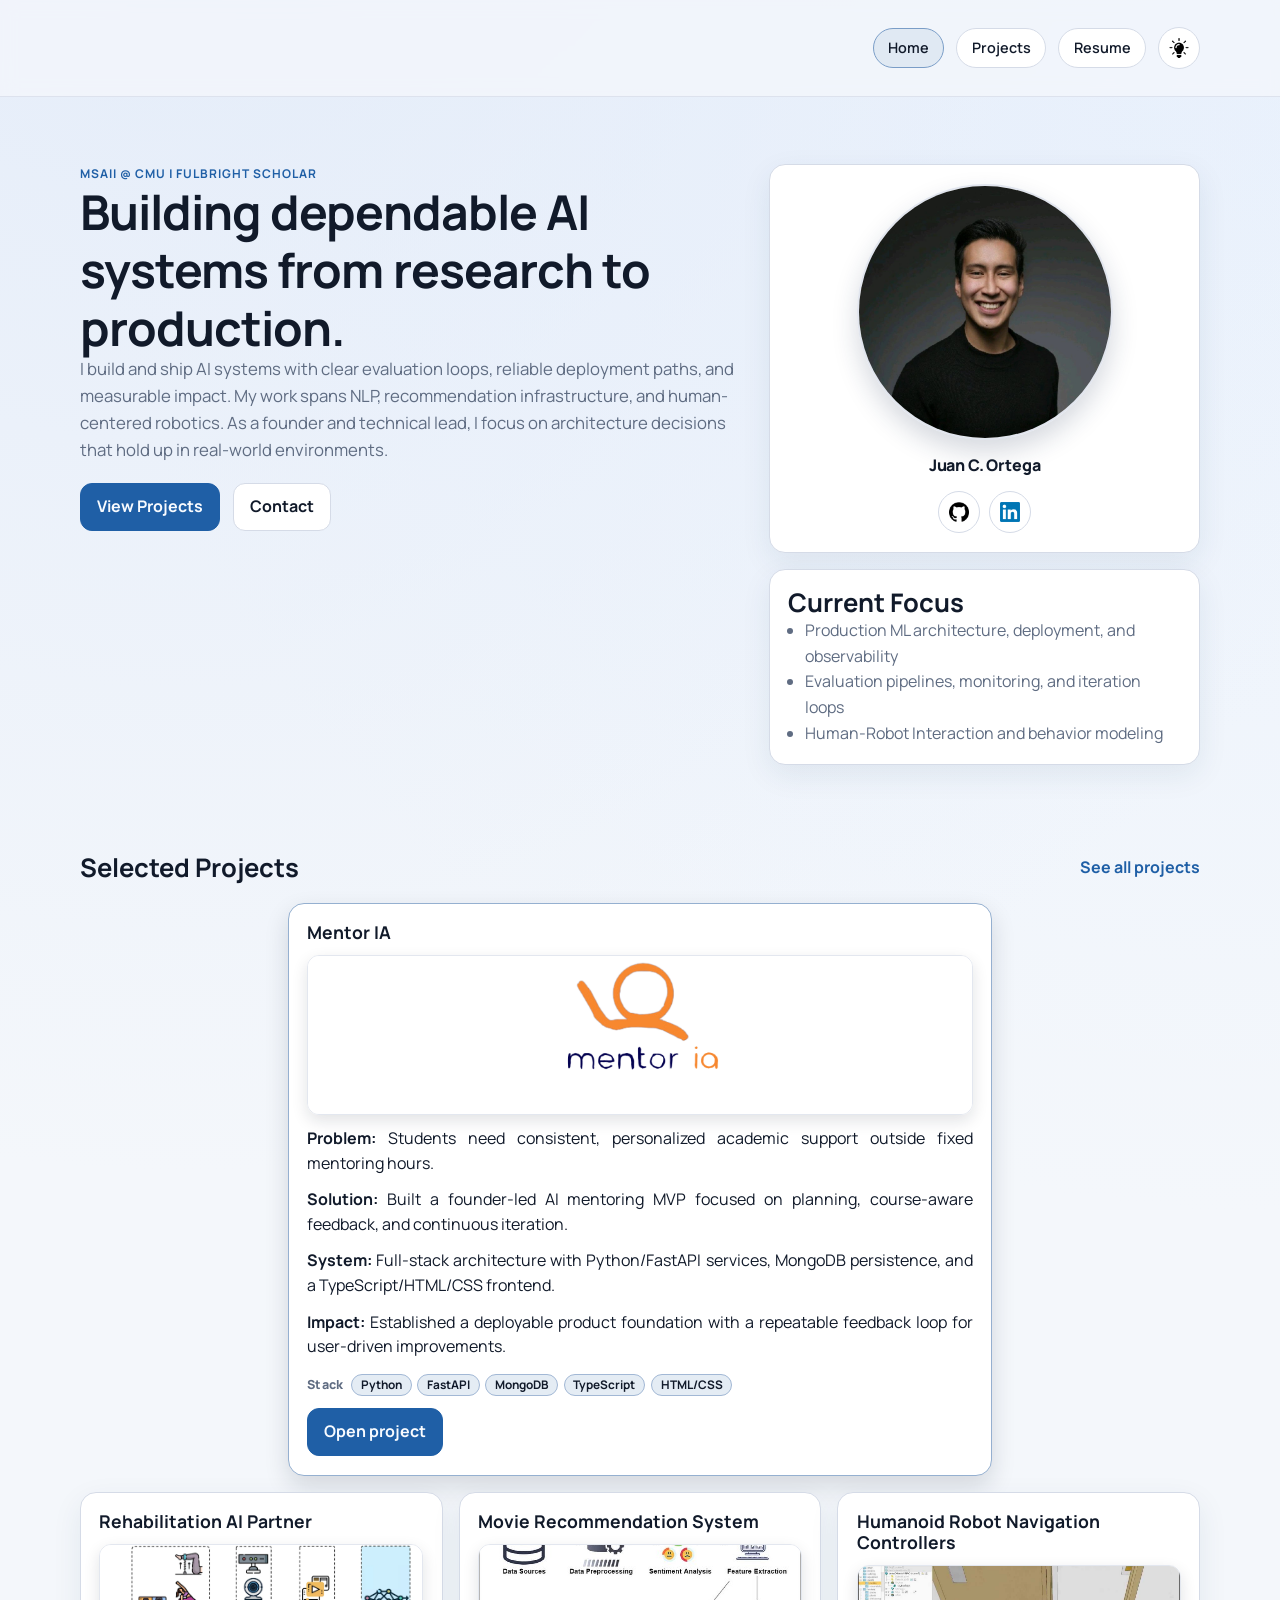
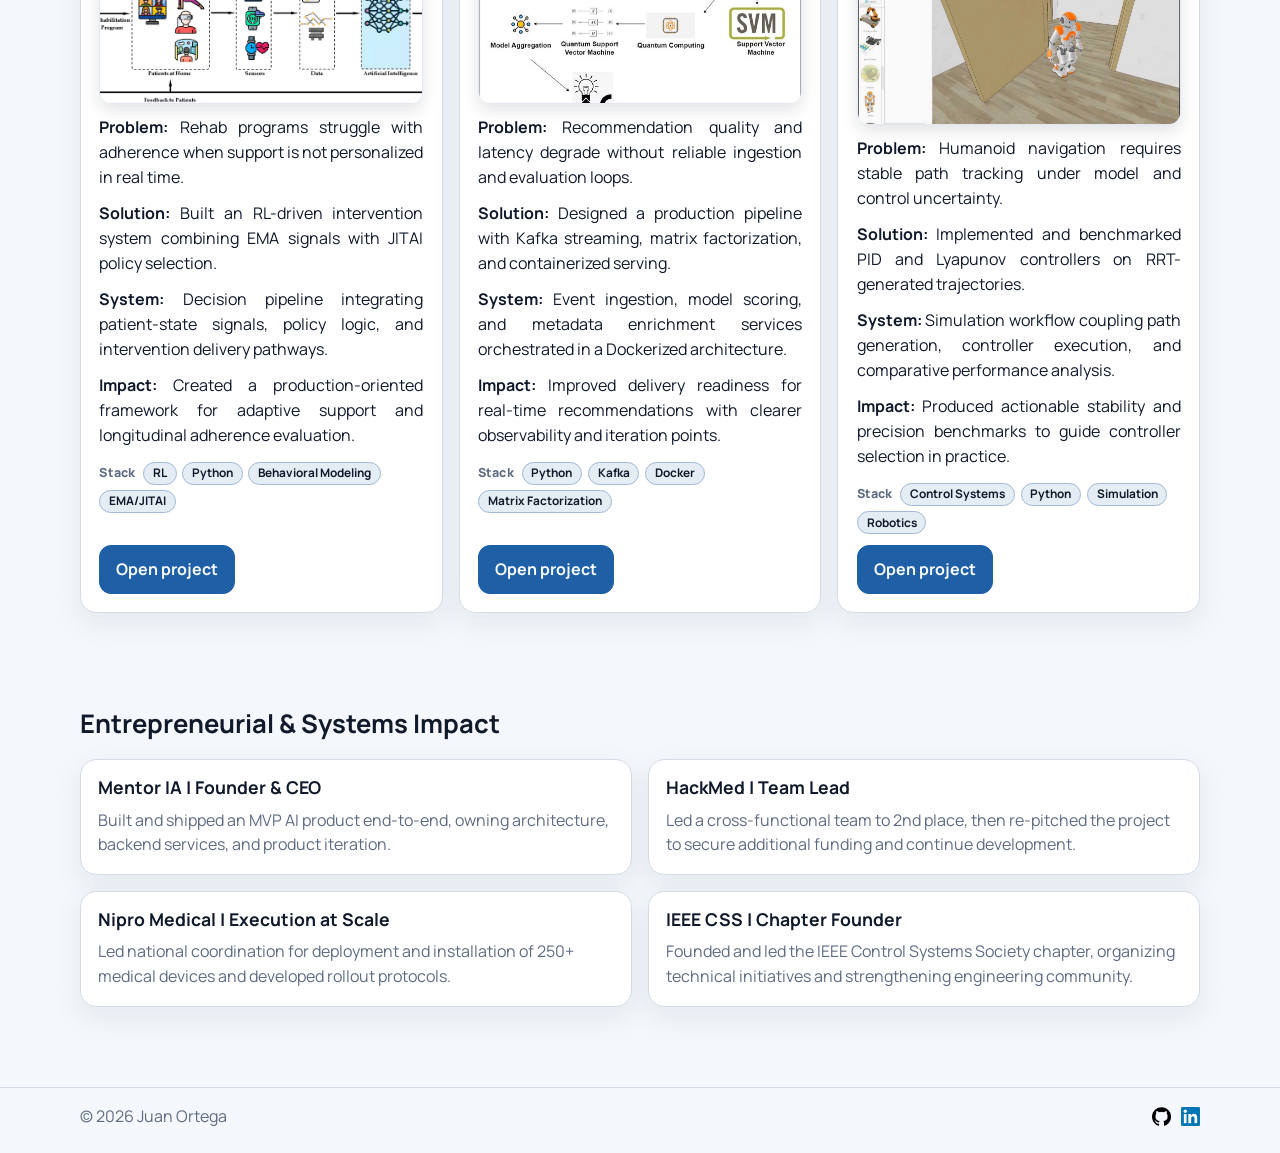
==== commit 070f9d12: "v3.1 mentoria and Nao implemented" ====
--- a/index.html
+++ b/index.html
@@ -19,12 +19,6 @@
         <a href="index.html" aria-current="page">Home</a>
         <a href="projects.html">Projects</a>
         <a href="Resume.pdf" target="_blank" rel="noreferrer">Resume</a>
-        <a class="icon-link nav-icon-button" href="https://github.com/jcortega-projects" target="_blank" rel="noreferrer" aria-label="GitHub">
-          <img class="github-icon nav-icon" src="assets/images/icons/github_logo_dark.png" data-light-icon="assets/images/icons/github_logo_dark.png" data-dark-icon="assets/images/icons/github_logo_white.png" alt="GitHub" />
-        </a>
-        <a class="icon-link nav-icon-button" href="https://linkedin.com/in/juan-ortega-quezada" target="_blank" rel="noreferrer" aria-label="LinkedIn">
-          <img class="nav-icon linkedin-icon" src="assets/images/icons/linkedIn_logo.png" alt="LinkedIn" />
-        </a>
         <button id="theme-toggle" class="theme-toggle nav-icon-button" type="button" aria-label="Toggle theme">
           <img class="nav-icon" src="assets/images/icons/night-mode.png" data-dark-icon="assets/images/icons/night-mode.png" data-light-icon="assets/images/icons/day-mode.png" alt="Dark mode" />
         </button>
@@ -55,6 +49,14 @@
             alt="Portrait of Juan C. Ortega"
           />
           <figcaption class="profile-name">Juan C. Ortega</figcaption>
+          <div class="profile-social">
+            <a class="nav-icon-button" href="https://github.com/jcortega-projects" target="_blank" rel="noreferrer" aria-label="GitHub">
+              <img class="github-icon nav-icon" src="assets/images/icons/github_logo_dark.png" data-light-icon="assets/images/icons/github_logo_dark.png" data-dark-icon="assets/images/icons/github_logo_white.png" alt="GitHub" />
+            </a>
+            <a class="nav-icon-button" href="https://linkedin.com/in/juan-ortega-quezada" target="_blank" rel="noreferrer" aria-label="LinkedIn">
+              <img class="nav-icon linkedin-icon" src="assets/images/icons/linkedIn_logo.png" alt="LinkedIn" />
+            </a>
+          </div>
         </figure>
         <section class="panel">
           <h2>Current Focus</h2>
--- a/assets/styles/components.css
+++ b/assets/styles/components.css
@@ -147,6 +147,32 @@
   letter-spacing: -0.01em;
 }
 
+.profile-social {
+  margin-top: 0.75rem;
+  display: inline-flex;
+  align-items: center;
+  gap: 0.55rem;
+}
+
+.profile-social .nav-icon-button {
+  width: var(--nav-icon-button-size);
+  height: var(--nav-icon-button-size);
+  display: inline-flex;
+  align-items: center;
+  justify-content: center;
+  border: 1px solid var(--border);
+  border-radius: 999px;
+  background: var(--surface);
+  line-height: 0;
+}
+
+.profile-social .nav-icon {
+  width: var(--nav-icon-size);
+  height: var(--nav-icon-size);
+  object-fit: contain;
+  display: block;
+}
+
 .eyebrow {
   text-transform: uppercase;
   letter-spacing: 0.08em;
@@ -314,6 +340,149 @@
   max-width: 100%;
   height: auto;
   max-height: var(--project-hero-max-height);
+  object-fit: contain;
+  margin: 0 auto;
+  border-radius: 0.65rem;
+}
+
+.project-caption {
+  margin-top: 0.65rem;
+  color: var(--muted);
+  font-size: 0.9rem;
+}
+
+.metric-value {
+  font-weight: 800;
+  font-size: 1.15rem;
+  color: var(--text);
+}
+
+.metric-note {
+  color: var(--muted);
+}
+
+.table-wrap {
+  overflow-x: auto;
+}
+
+.detail-table {
+  width: 100%;
+  min-width: 36rem;
+  border-collapse: collapse;
+  font-size: 0.92rem;
+}
+
+.detail-table th,
+.detail-table td {
+  border: 1px solid color-mix(in srgb, var(--border) 85%, transparent);
+  padding: 0.6rem 0.7rem;
+  text-align: left;
+  vertical-align: top;
+}
+
+.detail-table th {
+  background: color-mix(in srgb, var(--surface-muted) 86%, transparent);
+}
+
+/* Mentor IA case study layout */
+.mentor-case-study {
+  display: grid;
+  gap: 1rem;
+}
+
+.mentor-case-study-hero {
+  display: grid;
+  grid-template-columns: minmax(0, 1.2fr) minmax(0, 0.85fr);
+  gap: 1rem;
+  align-items: center;
+}
+
+.mentor-case-study-hero__content {
+  display: grid;
+  gap: 0.7rem;
+}
+
+.mentor-case-study-hero__media {
+  margin: 0;
+  border: 1px solid color-mix(in srgb, var(--border) 75%, transparent);
+  background: color-mix(in srgb, var(--surface-muted) 70%, var(--surface));
+  border-radius: 0.95rem;
+  padding: 0.55rem;
+  box-shadow: var(--shadow);
+}
+
+.mentor-case-study-hero__media img {
+  width: 100%;
+  max-height: 260px;
+  object-fit: contain;
+  margin: 0 auto;
+  border-radius: 0.65rem;
+}
+
+.mentor-case-study-diagram {
+  margin: 0;
+  border: 1px solid color-mix(in srgb, var(--border) 75%, transparent);
+  background: var(--surface);
+  border-radius: 0.95rem;
+  padding: 0.55rem;
+  box-shadow: var(--shadow);
+}
+
+.mentor-case-study-diagram img {
+  width: 100%;
+  max-height: 500px;
+  object-fit: contain;
+  margin: 0 auto;
+  border-radius: 0.65rem;
+}
+
+/* Humanoid Robot Navigation case study layout */
+.humanoid-case-study {
+  display: grid;
+  gap: 1rem;
+}
+
+.humanoid-case-study-hero {
+  display: grid;
+  grid-template-columns: minmax(0, 1.15fr) minmax(0, 0.85fr);
+  gap: 1rem;
+  align-items: center;
+}
+
+.humanoid-case-study-hero__content {
+  display: grid;
+  gap: 0.7rem;
+}
+
+.humanoid-case-study-hero__media {
+  margin: 0;
+  border: 1px solid color-mix(in srgb, var(--border) 75%, transparent);
+  background: color-mix(in srgb, var(--surface-muted) 70%, var(--surface));
+  border-radius: 0.95rem;
+  padding: 0.55rem;
+  box-shadow: var(--shadow);
+}
+
+.humanoid-case-study-hero__media img {
+  width: 100%;
+  max-height: 260px;
+  object-fit: contain;
+  margin: 0 auto;
+  border-radius: 0.65rem;
+}
+
+.humanoid-case-study-diagram {
+  margin: 0;
+  border: 1px solid color-mix(in srgb, var(--border) 75%, transparent);
+  background: var(--surface);
+  border-radius: 0.95rem;
+  padding: 0.55rem;
+  box-shadow: var(--shadow);
+}
+
+.humanoid-case-study-diagram img {
+  width: 100%;
+  max-height: 480px;
   object-fit: contain;
   margin: 0 auto;
   border-radius: 0.65rem;
@@ -436,6 +605,30 @@
   .project-list-grid {
     grid-template-columns: 1fr 1fr;
   }
+
+  .mentor-case-study-hero {
+    grid-template-columns: 1fr;
+  }
+
+  .mentor-case-study-hero__media img {
+    max-height: 240px;
+  }
+
+  .mentor-case-study-diagram img {
+    max-height: 460px;
+  }
+
+  .humanoid-case-study-hero {
+    grid-template-columns: 1fr;
+  }
+
+  .humanoid-case-study-hero__media img {
+    max-height: 240px;
+  }
+
+  .humanoid-case-study-diagram img {
+    max-height: 440px;
+  }
 }
 
 @media (max-width: 640px) {
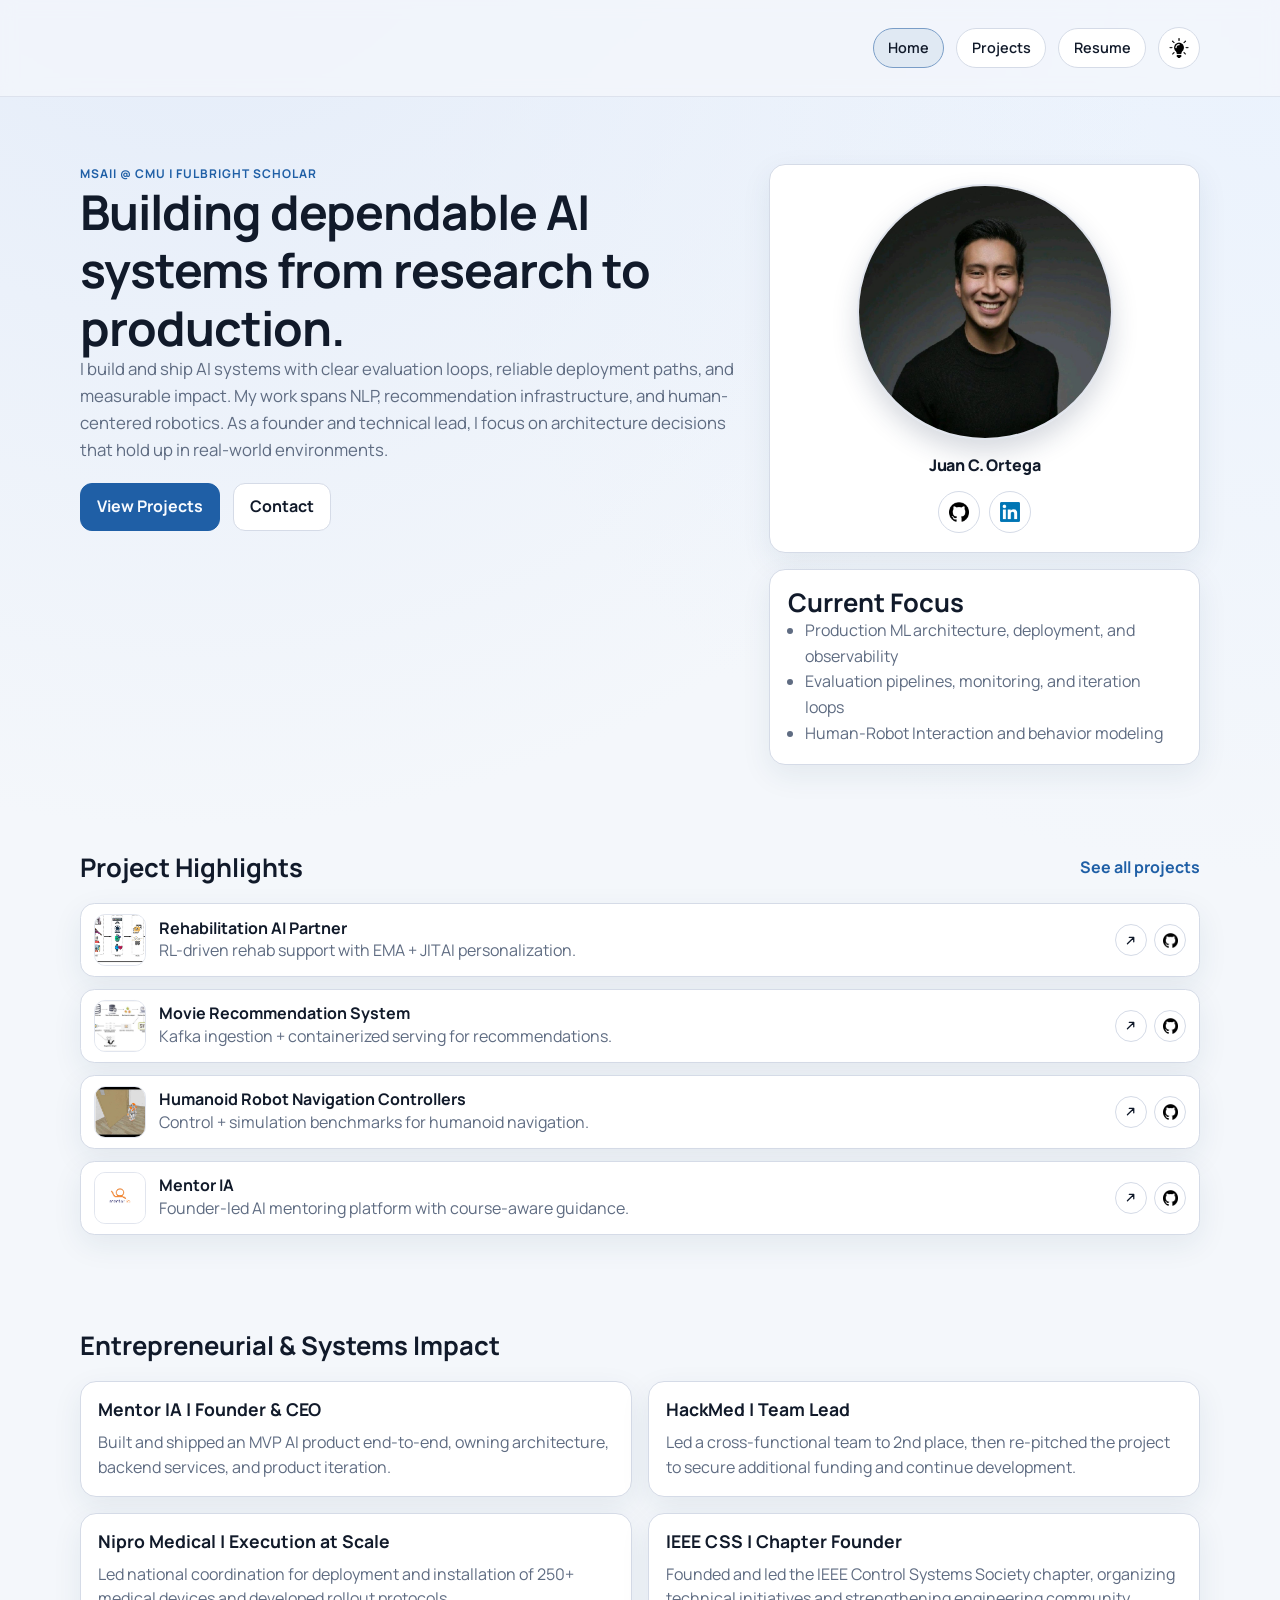
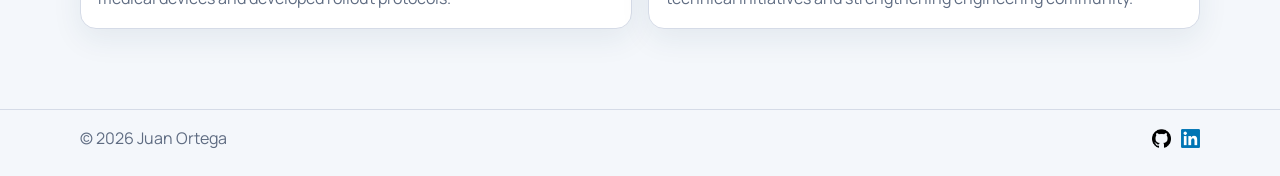
==== commit d549c6b0: "version 3.2 better visualization on homepage" ====
--- a/index.html
+++ b/index.html
@@ -71,74 +71,80 @@
 
     <section class="container section-block">
       <div class="section-title-row">
-        <h2>Selected Projects</h2>
+        <h2>Project Highlights</h2>
         <a class="text-link" href="projects.html">See all projects</a>
       </div>
-      <div class="card-grid project-grid">
-        <article class="card project-card project-card-featured">
-          <h3>Mentor IA</h3>
-          <img class="project-card__image" src="assets/images/projects/mentor-ia/project_overview.png" alt="Mentor IA overview" />
-          <p class="project-copy"><strong>Problem:</strong> Students need consistent, personalized academic support outside fixed mentoring hours.</p>
-          <p class="project-copy"><strong>Solution:</strong> Built a founder-led AI mentoring MVP focused on planning, course-aware feedback, and continuous iteration.</p>
-          <p class="project-copy"><strong>System:</strong> Full-stack architecture with Python/FastAPI services, MongoDB persistence, and a TypeScript/HTML/CSS frontend.</p>
-          <p class="project-copy"><strong>Impact:</strong> Established a deployable product foundation with a repeatable feedback loop for user-driven improvements.</p>
-          <div class="stack-tags">
-            <span class="stack-label">Stack</span>
-            <span class="stack-pill">Python</span>
-            <span class="stack-pill">FastAPI</span>
-            <span class="stack-pill">MongoDB</span>
-            <span class="stack-pill">TypeScript</span>
-            <span class="stack-pill">HTML/CSS</span>
+      <div class="project-compact-list">
+        <article class="project-compact-item">
+          <img class="project-compact-thumb" src="assets/images/projects/rehabilitation-ai-partner/project_overview.png" alt="Rehabilitation AI Partner thumbnail" />
+          <div class="project-compact-meta">
+            <h3>Rehabilitation AI Partner</h3>
+            <p class="project-compact-summary">RL-driven rehab support with EMA + JITAI personalization.</p>
           </div>
-          <a class="button button-primary" href="projects/mentor-ia/index.html">Open project</a>
+          <div class="project-compact-actions">
+            <a class="icon-action-button" href="projects/rehabilitation-ai-partner/index.html" aria-label="Open Rehabilitation AI Partner">
+              <svg viewBox="0 0 24 24" aria-hidden="true">
+                <path d="M7 17 17 7M10 7h7v7" fill="none" stroke="currentColor" stroke-linecap="round" stroke-linejoin="round" stroke-width="2"/>
+              </svg>
+            </a>
+            <a class="icon-action-button" href="https://github.com/jcortega-projects" target="_blank" rel="noreferrer" aria-label="GitHub">
+              <img class="github-icon nav-icon" src="assets/images/icons/github_logo_dark.png" data-light-icon="assets/images/icons/github_logo_dark.png" data-dark-icon="assets/images/icons/github_logo_white.png" alt="GitHub" />
+            </a>
+          </div>
         </article>
-        <article class="card project-card">
-          <h3>Rehabilitation AI Partner</h3>
-          <img class="project-card__image" src="assets/images/projects/rehab-ai-partner/project_overview.png" alt="Rehabilitation AI Partner overview" />
-          <p class="project-copy"><strong>Problem:</strong> Rehab programs struggle with adherence when support is not personalized in real time.</p>
-          <p class="project-copy"><strong>Solution:</strong> Built an RL-driven intervention system combining EMA signals with JITAI policy selection.</p>
-          <p class="project-copy"><strong>System:</strong> Decision pipeline integrating patient-state signals, policy logic, and intervention delivery pathways.</p>
-          <p class="project-copy"><strong>Impact:</strong> Created a production-oriented framework for adaptive support and longitudinal adherence evaluation.</p>
-          <div class="stack-tags">
-            <span class="stack-label">Stack</span>
-            <span class="stack-pill">RL</span>
-            <span class="stack-pill">Python</span>
-            <span class="stack-pill">Behavioral Modeling</span>
-            <span class="stack-pill">EMA/JITAI</span>
+
+        <article class="project-compact-item">
+          <img class="project-compact-thumb" src="assets/images/projects/movie-recommendation-system/project_overview.png" alt="Movie Recommendation System thumbnail" />
+          <div class="project-compact-meta">
+            <h3>Movie Recommendation System</h3>
+            <p class="project-compact-summary">Kafka ingestion + containerized serving for recommendations.</p>
           </div>
-          <a class="button button-primary" href="projects/rehabilitation-ai-partner/index.html">Open project</a>
+          <div class="project-compact-actions">
+            <a class="icon-action-button" href="projects/movie-recommendation-system/index.html" aria-label="Open Movie Recommendation System">
+              <svg viewBox="0 0 24 24" aria-hidden="true">
+                <path d="M7 17 17 7M10 7h7v7" fill="none" stroke="currentColor" stroke-linecap="round" stroke-linejoin="round" stroke-width="2"/>
+              </svg>
+            </a>
+            <a class="icon-action-button" href="https://github.com/jcortega-projects" target="_blank" rel="noreferrer" aria-label="GitHub">
+              <img class="github-icon nav-icon" src="assets/images/icons/github_logo_dark.png" data-light-icon="assets/images/icons/github_logo_dark.png" data-dark-icon="assets/images/icons/github_logo_white.png" alt="GitHub" />
+            </a>
+          </div>
         </article>
-        <article class="card project-card">
-          <h3>Movie Recommendation System</h3>
-          <img class="project-card__image" src="assets/images/projects/movie-recsys/project_overview.png" alt="Movie Recommendation System overview" />
-          <p class="project-copy"><strong>Problem:</strong> Recommendation quality and latency degrade without reliable ingestion and evaluation loops.</p>
-          <p class="project-copy"><strong>Solution:</strong> Designed a production pipeline with Kafka streaming, matrix factorization, and containerized serving.</p>
-          <p class="project-copy"><strong>System:</strong> Event ingestion, model scoring, and metadata enrichment services orchestrated in a Dockerized architecture.</p>
-          <p class="project-copy"><strong>Impact:</strong> Improved delivery readiness for real-time recommendations with clearer observability and iteration points.</p>
-          <div class="stack-tags">
-            <span class="stack-label">Stack</span>
-            <span class="stack-pill">Python</span>
-            <span class="stack-pill">Kafka</span>
-            <span class="stack-pill">Docker</span>
-            <span class="stack-pill">Matrix Factorization</span>
+
+        <article class="project-compact-item">
+          <img class="project-compact-thumb" src="assets/images/projects/humanoid-robot-navigation/project_overview.png" alt="Humanoid Robot Navigation Controllers thumbnail" />
+          <div class="project-compact-meta">
+            <h3>Humanoid Robot Navigation Controllers</h3>
+            <p class="project-compact-summary">Control + simulation benchmarks for humanoid navigation.</p>
           </div>
-          <a class="button button-primary" href="projects/movie-recommendation-system/index.html">Open project</a>
+          <div class="project-compact-actions">
+            <a class="icon-action-button" href="projects/humanoid-robot-navigation-controllers/index.html" aria-label="Open Humanoid Robot Navigation Controllers">
+              <svg viewBox="0 0 24 24" aria-hidden="true">
+                <path d="M7 17 17 7M10 7h7v7" fill="none" stroke="currentColor" stroke-linecap="round" stroke-linejoin="round" stroke-width="2"/>
+              </svg>
+            </a>
+            <a class="icon-action-button" href="https://github.com/jcortega-projects" target="_blank" rel="noreferrer" aria-label="GitHub">
+              <img class="github-icon nav-icon" src="assets/images/icons/github_logo_dark.png" data-light-icon="assets/images/icons/github_logo_dark.png" data-dark-icon="assets/images/icons/github_logo_white.png" alt="GitHub" />
+            </a>
+          </div>
         </article>
-        <article class="card project-card">
-          <h3>Humanoid Robot Navigation Controllers</h3>
-          <img class="project-card__image" src="assets/images/projects/humanoid-navigation/project_overview.png" alt="Humanoid Robot Navigation Controllers overview" />
-          <p class="project-copy"><strong>Problem:</strong> Humanoid navigation requires stable path tracking under model and control uncertainty.</p>
-          <p class="project-copy"><strong>Solution:</strong> Implemented and benchmarked PID and Lyapunov controllers on RRT-generated trajectories.</p>
-          <p class="project-copy"><strong>System:</strong> Simulation workflow coupling path generation, controller execution, and comparative performance analysis.</p>
-          <p class="project-copy"><strong>Impact:</strong> Produced actionable stability and precision benchmarks to guide controller selection in practice.</p>
-          <div class="stack-tags">
-            <span class="stack-label">Stack</span>
-            <span class="stack-pill">Control Systems</span>
-            <span class="stack-pill">Python</span>
-            <span class="stack-pill">Simulation</span>
-            <span class="stack-pill">Robotics</span>
+
+        <article class="project-compact-item">
+          <img class="project-compact-thumb" src="assets/images/projects/mentor-ia/project_overview.png" alt="Mentor IA thumbnail" />
+          <div class="project-compact-meta">
+            <h3>Mentor IA</h3>
+            <p class="project-compact-summary">Founder-led AI mentoring platform with course-aware guidance.</p>
           </div>
-          <a class="button button-primary" href="projects/humanoid-robot-navigation-controllers/index.html">Open project</a>
+          <div class="project-compact-actions">
+            <a class="icon-action-button" href="projects/mentor-ia/index.html" aria-label="Open Mentor IA">
+              <svg viewBox="0 0 24 24" aria-hidden="true">
+                <path d="M7 17 17 7M10 7h7v7" fill="none" stroke="currentColor" stroke-linecap="round" stroke-linejoin="round" stroke-width="2"/>
+              </svg>
+            </a>
+            <a class="icon-action-button" href="https://github.com/jcortega-projects" target="_blank" rel="noreferrer" aria-label="GitHub">
+              <img class="github-icon nav-icon" src="assets/images/icons/github_logo_dark.png" data-light-icon="assets/images/icons/github_logo_dark.png" data-dark-icon="assets/images/icons/github_logo_white.png" alt="GitHub" />
+            </a>
+          </div>
         </article>
       </div>
     </section>
--- a/assets/styles/components.css
+++ b/assets/styles/components.css
@@ -317,13 +317,90 @@
   margin-top: 0;
 }
 
-.project-list-grid .project-copy {
+/* Home project highlights compact list */
+.project-compact-list {
+  display: grid;
+  gap: 0.7rem;
+}
+
+.project-compact-item {
+  display: grid;
+  grid-template-columns: 52px minmax(0, 1fr) auto;
+  align-items: center;
+  gap: 0.8rem;
+  border: 1px solid var(--border);
+  border-radius: 0.9rem;
+  background: var(--surface);
+  box-shadow: var(--shadow);
+  padding: 0.65rem 0.8rem;
+}
+
+.project-compact-thumb {
+  width: 52px;
+  height: 52px;
+  border-radius: 0.7rem;
+  object-fit: cover;
+  border: 1px solid color-mix(in srgb, var(--border) 70%, transparent);
+}
+
+.project-compact-meta {
+  min-width: 0;
+  display: grid;
+  gap: 0.15rem;
+}
+
+.project-compact-meta h3 {
+  font-size: 1rem;
+  margin: 0;
+}
+
+.project-compact-summary {
+  margin: 0;
+  color: var(--muted);
+  line-height: 1.35;
   display: -webkit-box;
   -webkit-box-orient: vertical;
-  -webkit-line-clamp: 3;
+  -webkit-line-clamp: 1;
   overflow: hidden;
   text-overflow: ellipsis;
-  max-height: calc(1.55em * 3);
+}
+
+.project-compact-actions {
+  display: inline-flex;
+  align-items: center;
+  gap: 0.45rem;
+}
+
+.icon-action-button {
+  width: 2rem;
+  height: 2rem;
+  display: inline-flex;
+  align-items: center;
+  justify-content: center;
+  border: 1px solid var(--border);
+  border-radius: 999px;
+  background: var(--surface);
+  color: var(--text);
+  line-height: 0;
+  transition: transform 120ms ease, background-color 120ms ease;
+}
+
+.icon-action-button svg {
+  width: 0.95rem;
+  height: 0.95rem;
+}
+
+.icon-action-button .nav-icon {
+  width: 0.95rem;
+  height: 0.95rem;
+  object-fit: contain;
+  display: block;
+}
+
+.icon-action-button:hover,
+.icon-action-button:focus-visible {
+  transform: translateY(-1px);
+  background: color-mix(in srgb, var(--accent) 10%, var(--surface));
 }
 
 .project-hero {
@@ -629,6 +706,20 @@
   .humanoid-case-study-diagram img {
     max-height: 440px;
   }
+
+  .project-compact-item {
+    grid-template-columns: 50px minmax(0, 1fr);
+    align-items: start;
+  }
+
+  .project-compact-actions {
+    grid-column: 2;
+    margin-top: 0.15rem;
+  }
+
+  .project-compact-summary {
+    -webkit-line-clamp: 2;
+  }
 }
 
 @media (max-width: 640px) {
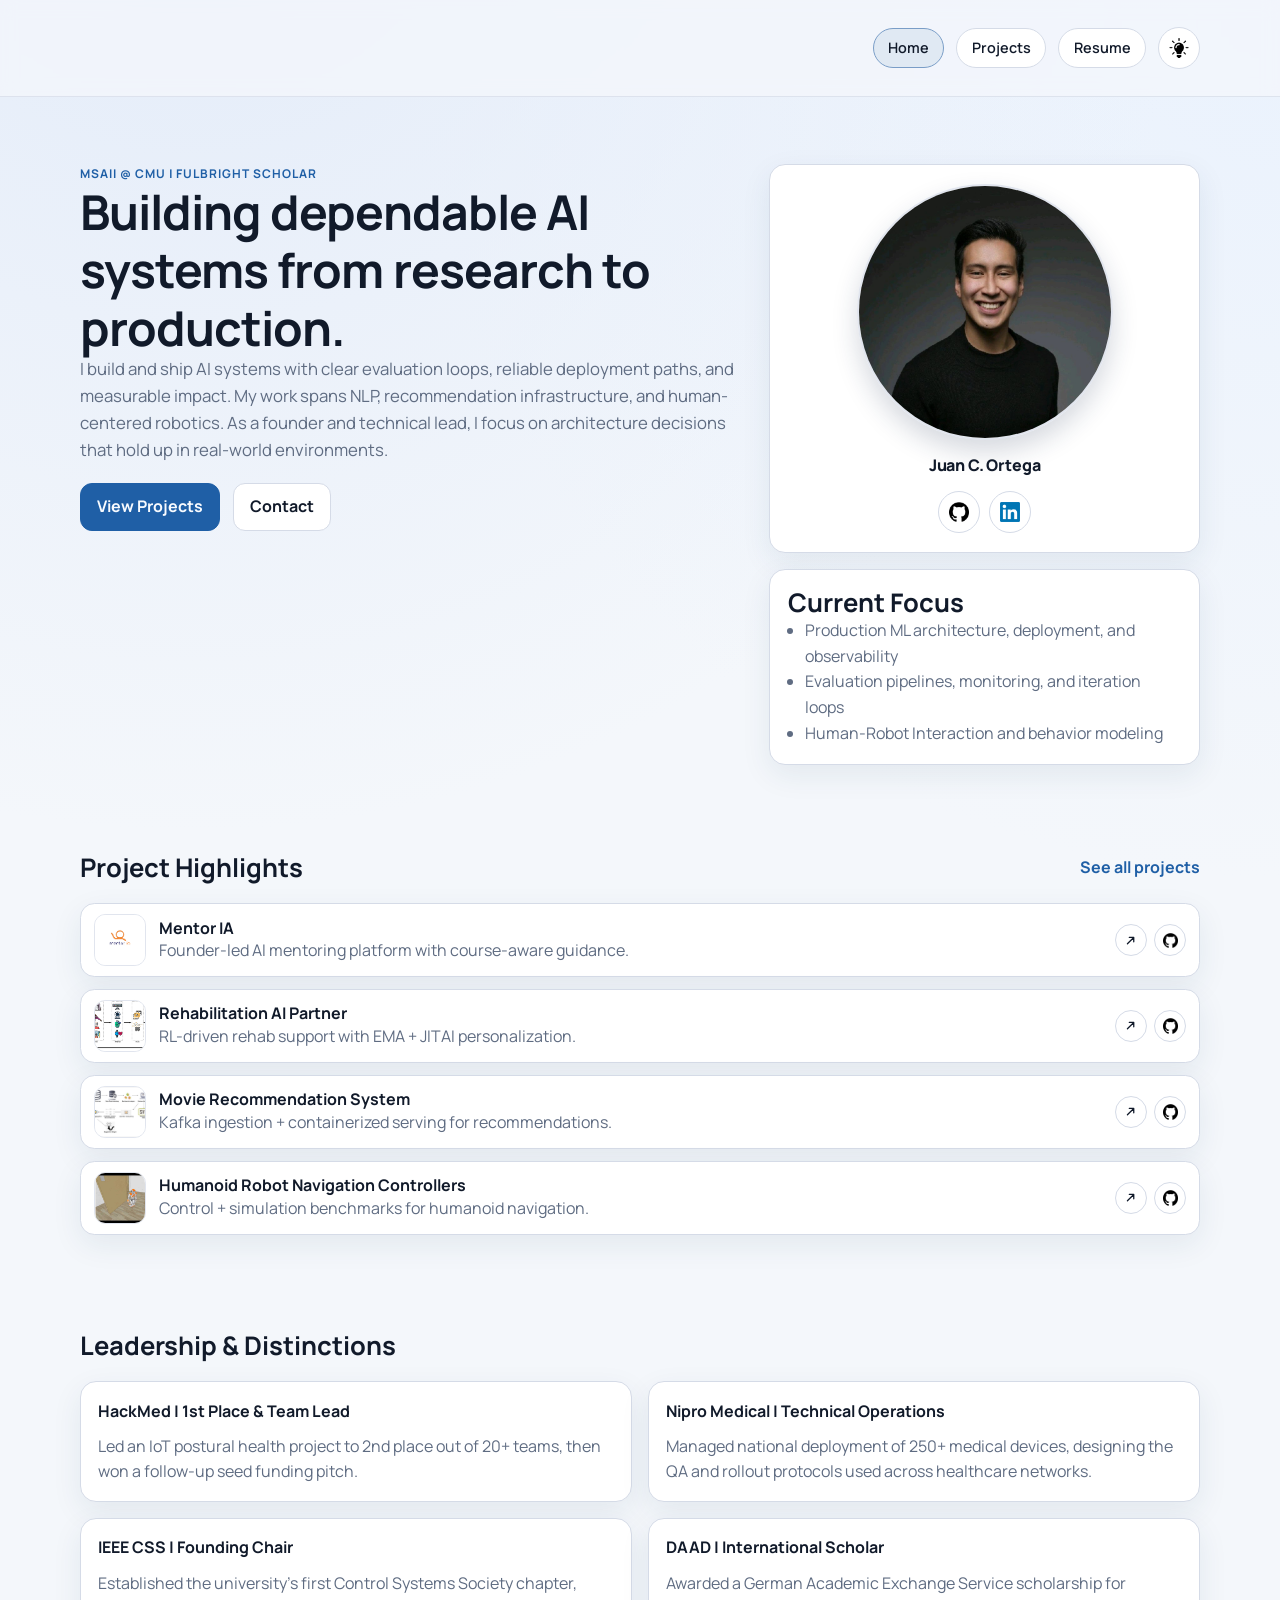
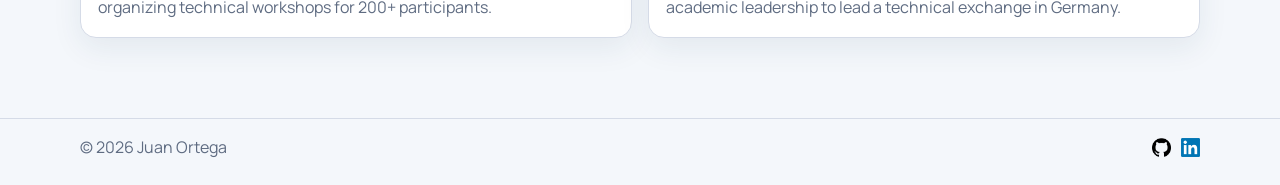
==== commit 79a48d12: "v3.3 Leadership & Distinctions added" ====
--- a/index.html
+++ b/index.html
@@ -3,6 +3,7 @@
 <head>
   <meta charset="utf-8" />
   <meta name="viewport" content="width=device-width, initial-scale=1" />
+  <link rel="icon" type="image/png" href="logo.png" />
   <title>Juan Ortega | AI Engineer</title>
   <meta name="description" content="Portfolio of Juan Ortega, AI Engineer focused on ML systems, NLP, and robotics." />
   <link rel="stylesheet" href="assets/styles/base.css" />
@@ -40,6 +41,7 @@
           <a class="button button-primary" href="projects.html">View Projects</a>
           <a class="button" href="mailto:jcortega@andrew.cmu.edu">Contact</a>
         </div>
+         
       </div>
       <aside class="hero-side">
         <figure class="profile-card">
@@ -75,6 +77,25 @@
         <a class="text-link" href="projects.html">See all projects</a>
       </div>
       <div class="project-compact-list">
+
+        <article class="project-compact-item">
+          <img class="project-compact-thumb" src="assets/images/projects/mentor-ia/project_overview.png" alt="Mentor IA thumbnail" />
+          <div class="project-compact-meta">
+            <h3>Mentor IA</h3>
+            <p class="project-compact-summary">Founder-led AI mentoring platform with course-aware guidance.</p>
+          </div>
+          <div class="project-compact-actions">
+            <a class="icon-action-button" href="projects/mentor-ia/index.html" aria-label="Open Mentor IA">
+              <svg viewBox="0 0 24 24" aria-hidden="true">
+                <path d="M7 17 17 7M10 7h7v7" fill="none" stroke="currentColor" stroke-linecap="round" stroke-linejoin="round" stroke-width="2"/>
+              </svg>
+            </a>
+            <a class="icon-action-button" href="https://github.com/jcortega-projects" target="_blank" rel="noreferrer" aria-label="GitHub">
+              <img class="github-icon nav-icon" src="assets/images/icons/github_logo_dark.png" data-light-icon="assets/images/icons/github_logo_dark.png" data-dark-icon="assets/images/icons/github_logo_white.png" alt="GitHub" />
+            </a>
+          </div>
+        </article>
+
         <article class="project-compact-item">
           <img class="project-compact-thumb" src="assets/images/projects/rehabilitation-ai-partner/project_overview.png" alt="Rehabilitation AI Partner thumbnail" />
           <div class="project-compact-meta">
@@ -128,48 +149,29 @@
             </a>
           </div>
         </article>
-
-        <article class="project-compact-item">
-          <img class="project-compact-thumb" src="assets/images/projects/mentor-ia/project_overview.png" alt="Mentor IA thumbnail" />
-          <div class="project-compact-meta">
-            <h3>Mentor IA</h3>
-            <p class="project-compact-summary">Founder-led AI mentoring platform with course-aware guidance.</p>
-          </div>
-          <div class="project-compact-actions">
-            <a class="icon-action-button" href="projects/mentor-ia/index.html" aria-label="Open Mentor IA">
-              <svg viewBox="0 0 24 24" aria-hidden="true">
-                <path d="M7 17 17 7M10 7h7v7" fill="none" stroke="currentColor" stroke-linecap="round" stroke-linejoin="round" stroke-width="2"/>
-              </svg>
-            </a>
-            <a class="icon-action-button" href="https://github.com/jcortega-projects" target="_blank" rel="noreferrer" aria-label="GitHub">
-              <img class="github-icon nav-icon" src="assets/images/icons/github_logo_dark.png" data-light-icon="assets/images/icons/github_logo_dark.png" data-dark-icon="assets/images/icons/github_logo_white.png" alt="GitHub" />
-            </a>
-          </div>
-        </article>
       </div>
     </section>
 
     <section class="container section-block">
       <div class="section-title-row">
-        <h2>Entrepreneurial & Systems Impact</h2>
+        <h2>Leadership & Distinctions</h2>
       </div>
       <div class="impact-grid">
         <article class="card impact-card">
-          <h3>Mentor IA | Founder & CEO</h3>
-          <p>Built and shipped an MVP AI product end-to-end, owning architecture, backend services, and product iteration.</p>
-    
+          <strong>HackMed | 1st Place & Team Lead</strong>
+          <p>Led an IoT postural health project to 2nd place out of 20+ teams, then won a follow-up seed funding pitch.</p>
         </article>
         <article class="card impact-card">
-          <h3>HackMed | Team Lead</h3>
-          <p>Led a cross-functional team to 2nd place, then re-pitched the project to secure additional funding and continue development.</p>
+          <strong>Nipro Medical | Technical Operations</strong>
+          <p>Managed national deployment of 250+ medical devices, designing the QA and rollout protocols used across healthcare networks.</p>
         </article>
         <article class="card impact-card">
-          <h3>Nipro Medical | Execution at Scale</h3>
-          <p>Led national coordination for deployment and installation of 250+ medical devices and developed rollout protocols.</p>
+          <strong>IEEE CSS | Founding Chair</strong>
+          <p>Established the university's first Control Systems Society chapter, organizing technical workshops for 200+ participants.</p>
         </article>
         <article class="card impact-card">
-          <h3>IEEE CSS | Chapter Founder</h3>
-          <p>Founded and led the IEEE Control Systems Society chapter, organizing technical initiatives and strengthening engineering community.</p>
+          <strong>DAAD | International Scholar</strong>
+          <p>Awarded a German Academic Exchange Service scholarship for academic leadership to lead a technical exchange in Germany.</p>
         </article>
       </div>
     </section>
--- a/assets/styles/components.css
+++ b/assets/styles/components.css
@@ -188,6 +188,39 @@
   flex-wrap: wrap;
 }
 
+.stack-row {
+  display: flex;
+  flex-wrap: wrap;
+  align-items: center;
+  gap: 0.6rem;
+  margin-top: 0.75rem;
+}
+
+.stack-icon-link {
+  display: inline-flex;
+  align-items: center;
+  justify-content: center;
+  line-height: 0;
+}
+
+.stack-icon {
+  width: auto;
+  height: 26px;
+  object-fit: contain;
+  opacity: 0.5;
+  filter: grayscale(100%);
+  transition: opacity 120ms ease;
+}
+
+[data-theme="dark"] .stack-icon {
+  opacity: 0.56;
+}
+
+.stack-icon-link:hover .stack-icon,
+.stack-icon-link:focus-visible .stack-icon {
+  opacity: 0.7;
+}
+
 .button {
   padding: 0.65rem 1rem;
   border: 1px solid var(--border);
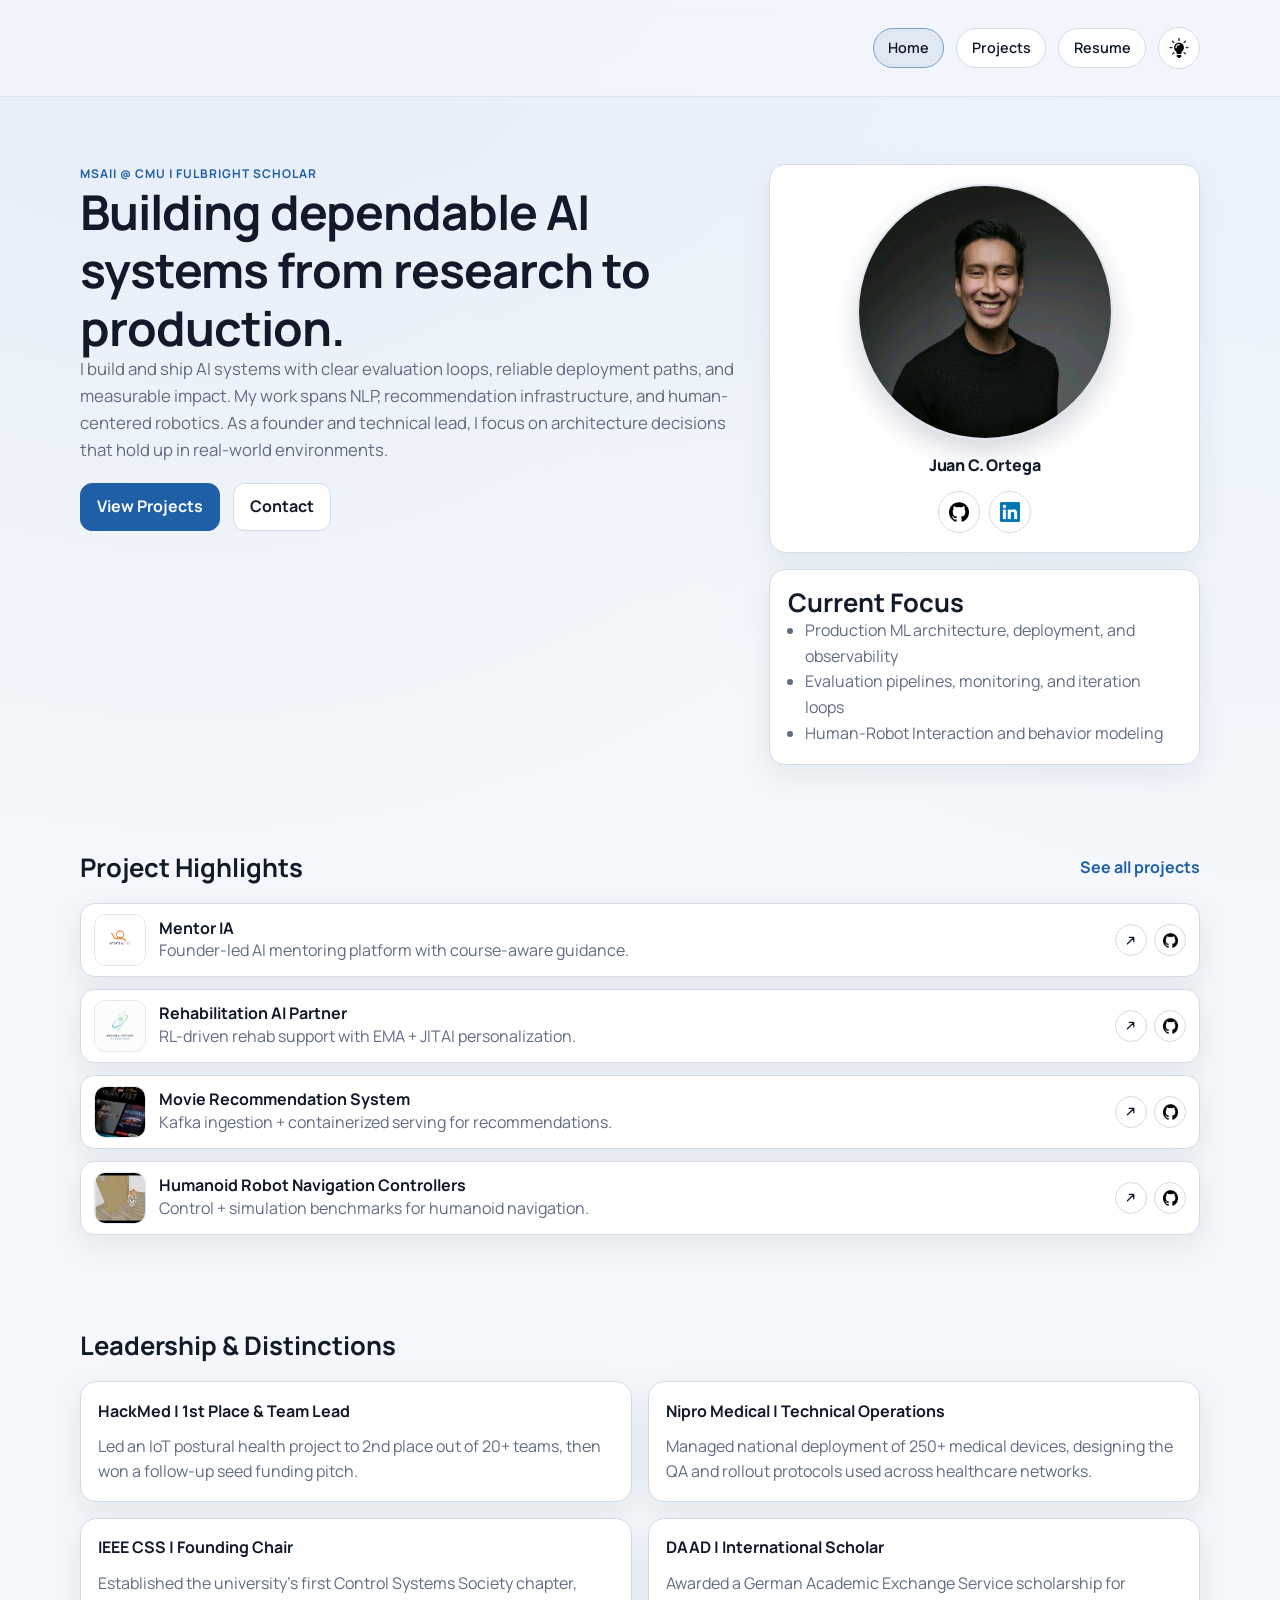
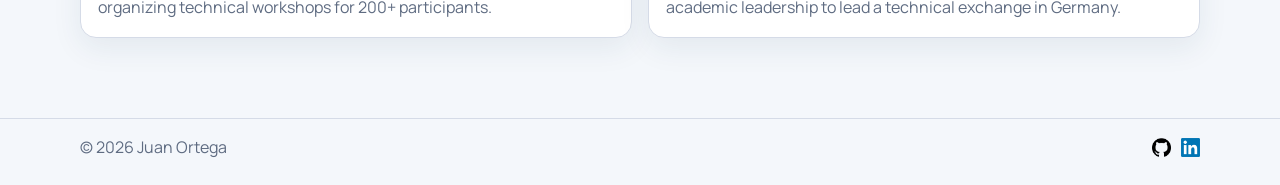
==== commit ce9a036e: "Add Google Analytics tracking" ====
--- a/index.html
+++ b/index.html
@@ -1,6 +1,14 @@
 <!doctype html>
 <html lang="en">
 <head>
+  <script async src="https://www.googletagmanager.com/gtag/js?id=G-5ZBMEJ9MCL"></script>
+  <script>
+    window.dataLayer = window.dataLayer || [];
+    function gtag(){dataLayer.push(arguments);}
+    gtag('js', new Date());
+
+    gtag('config', 'G-5ZBMEJ9MCL');
+  </script>
   <meta charset="utf-8" />
   <meta name="viewport" content="width=device-width, initial-scale=1" />
   <link rel="icon" type="image/png" href="logo.png" />
--- a/assets/styles/components.css
+++ b/assets/styles/components.css
@@ -598,6 +598,93 @@
   border-radius: 0.65rem;
 }
 
+/* Rehabilitation AI Partner case study layout */
+.rehab-case-study {
+  display: grid;
+  gap: 1rem;
+}
+
+.rehab-case-study-hero {
+  display: grid;
+  grid-template-columns: minmax(0, 1.2fr) minmax(0, 0.85fr);
+  gap: 1rem;
+  align-items: center;
+}
+
+.rehab-case-study-hero__content {
+  display: grid;
+  gap: 0.7rem;
+}
+
+.rehab-case-study-hero__media {
+  margin: 0;
+  border: 1px solid color-mix(in srgb, var(--border) 75%, transparent);
+  background: color-mix(in srgb, var(--surface-muted) 70%, var(--surface));
+  border-radius: 0.95rem;
+  padding: 0.55rem;
+  box-shadow: var(--shadow);
+}
+
+.rehab-case-study-hero__media img {
+  width: 100%;
+  max-height: 260px;
+  object-fit: contain;
+  margin: 0 auto;
+  border-radius: 0.65rem;
+}
+
+.rehab-case-study-diagram {
+  margin: 0;
+  border: 1px solid color-mix(in srgb, var(--border) 75%, transparent);
+  background: var(--surface);
+  border-radius: 0.95rem;
+  padding: 0.55rem;
+  box-shadow: var(--shadow);
+}
+
+.rehab-case-study-diagram img {
+  width: 100%;
+  max-height: 480px;
+  object-fit: contain;
+  margin: 0 auto;
+  border-radius: 0.65rem;
+}
+
+/* Movie Recommendation System case study layout */
+.movie-case-study {
+  display: grid;
+  gap: 1rem;
+}
+
+.movie-case-study-hero {
+  display: grid;
+  grid-template-columns: minmax(0, 1.2fr) minmax(0, 0.85fr);
+  gap: 1rem;
+  align-items: center;
+}
+
+.movie-case-study-hero__content {
+  display: grid;
+  gap: 0.7rem;
+}
+
+.movie-case-study-hero__media {
+  margin: 0;
+  border: 1px solid color-mix(in srgb, var(--border) 75%, transparent);
+  background: color-mix(in srgb, var(--surface-muted) 70%, var(--surface));
+  border-radius: 0.95rem;
+  padding: 0.55rem;
+  box-shadow: var(--shadow);
+}
+
+.movie-case-study-hero__media img {
+  width: 100%;
+  max-height: 260px;
+  object-fit: contain;
+  margin: 0 auto;
+  border-radius: 0.65rem;
+}
+
 .impact-grid {
   display: grid;
   grid-template-columns: repeat(2, minmax(0, 1fr));
@@ -740,6 +827,26 @@
     max-height: 440px;
   }
 
+  .rehab-case-study-hero {
+    grid-template-columns: 1fr;
+  }
+
+  .rehab-case-study-hero__media img {
+    max-height: 240px;
+  }
+
+  .rehab-case-study-diagram img {
+    max-height: 440px;
+  }
+
+  .movie-case-study-hero {
+    grid-template-columns: 1fr;
+  }
+
+  .movie-case-study-hero__media img {
+    max-height: 240px;
+  }
+
   .project-compact-item {
     grid-template-columns: 50px minmax(0, 1fr);
     align-items: start;
